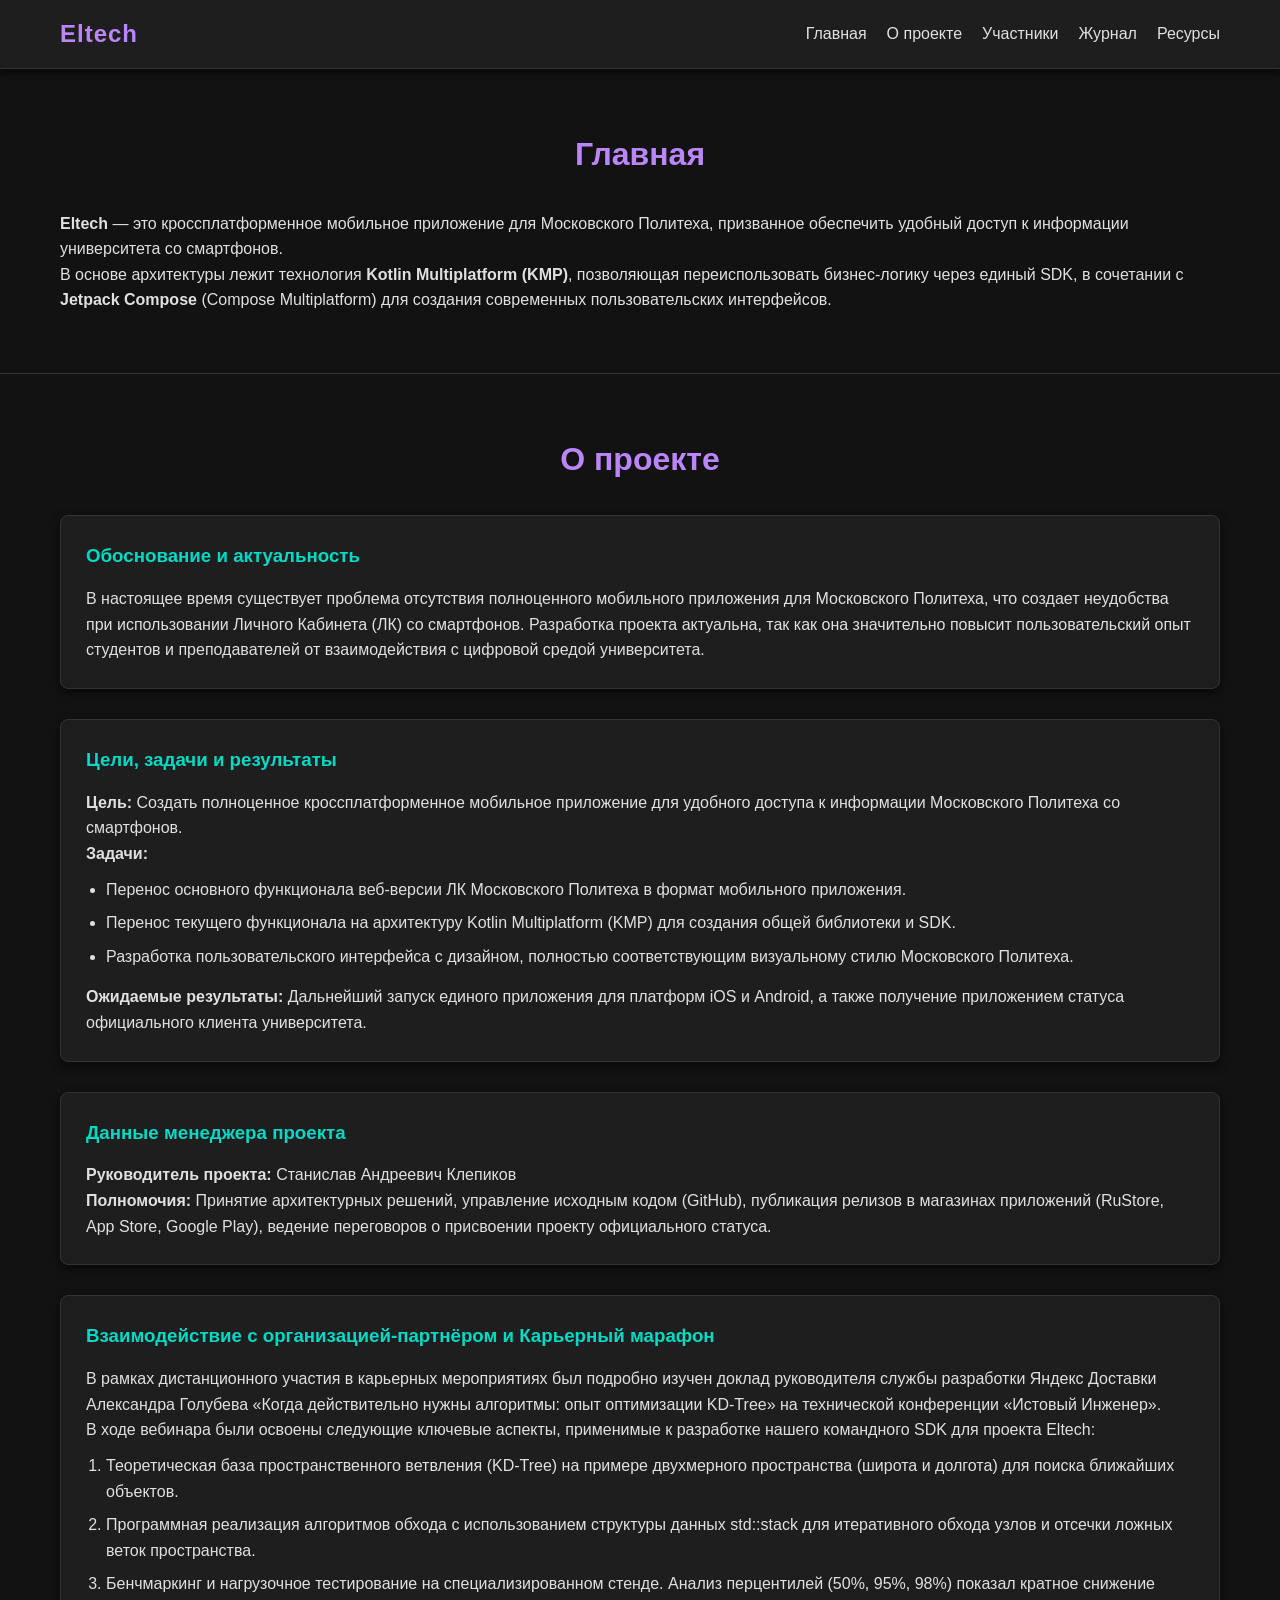
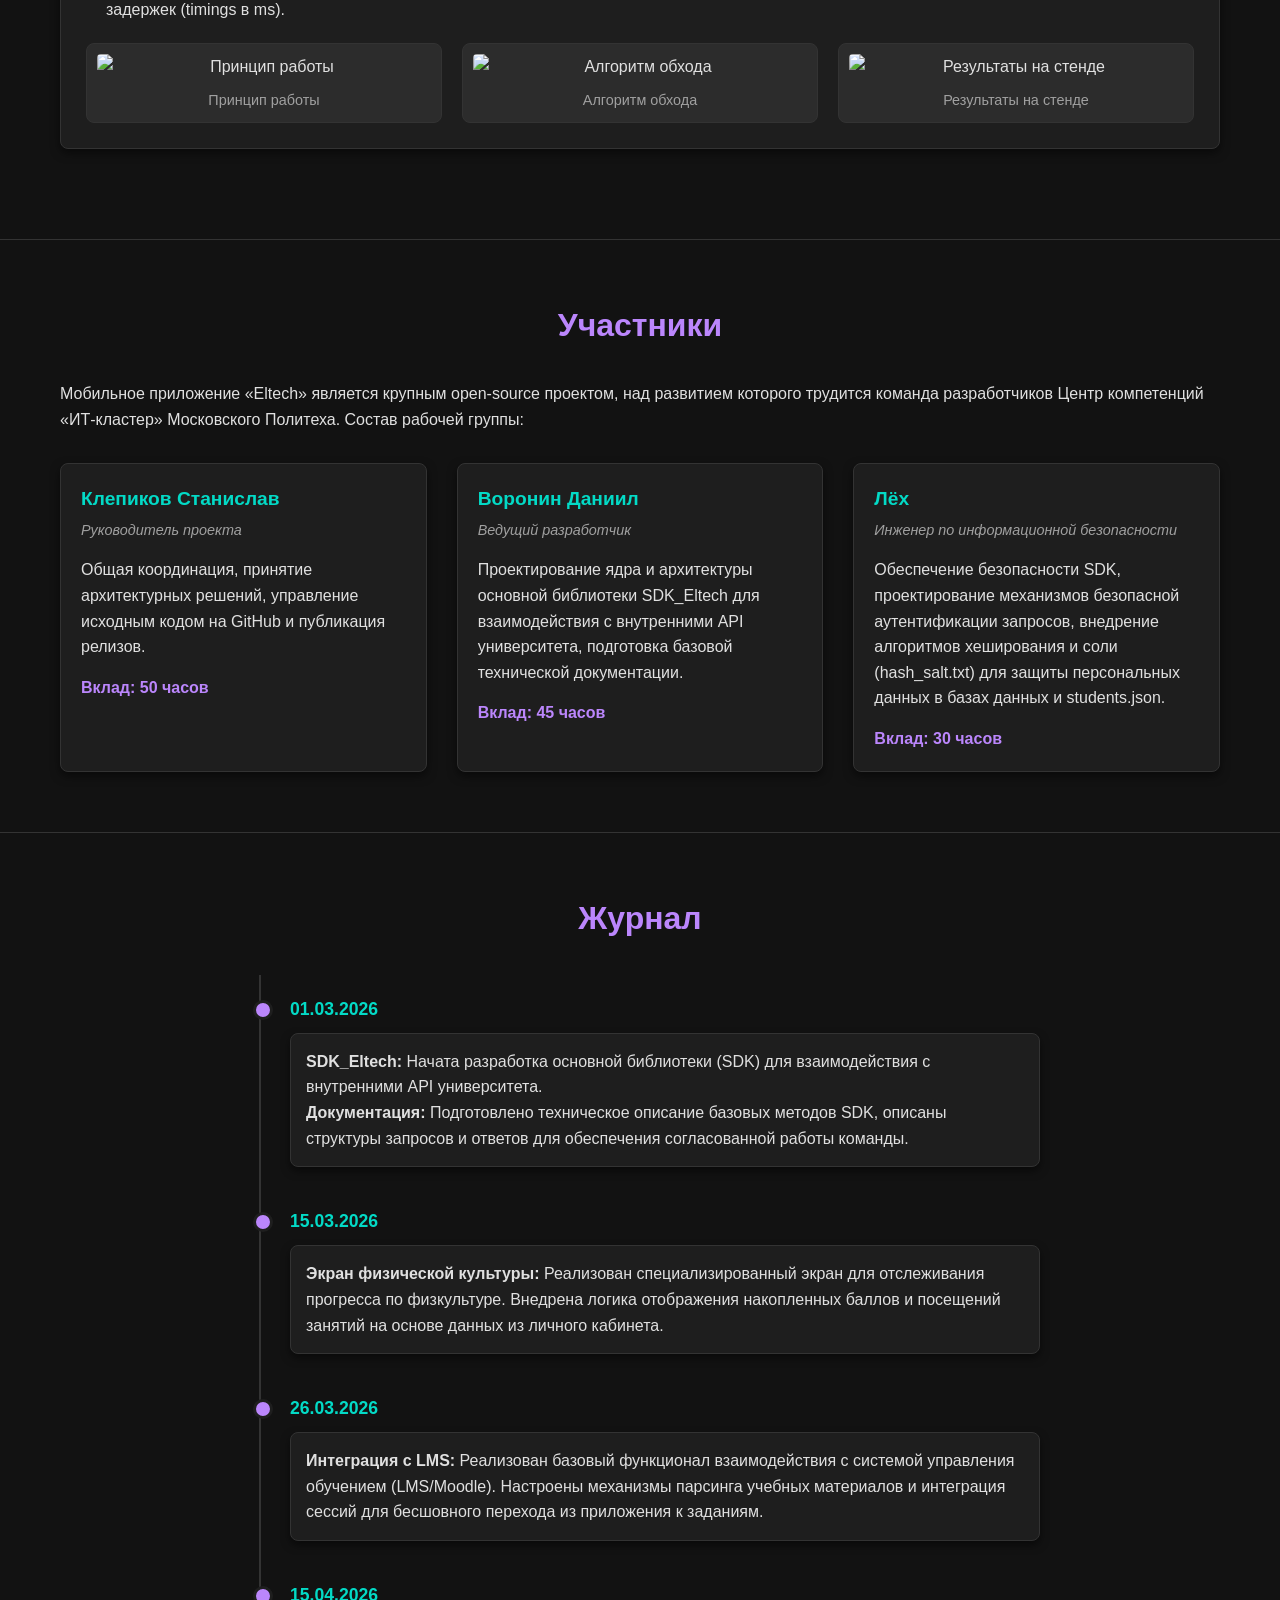
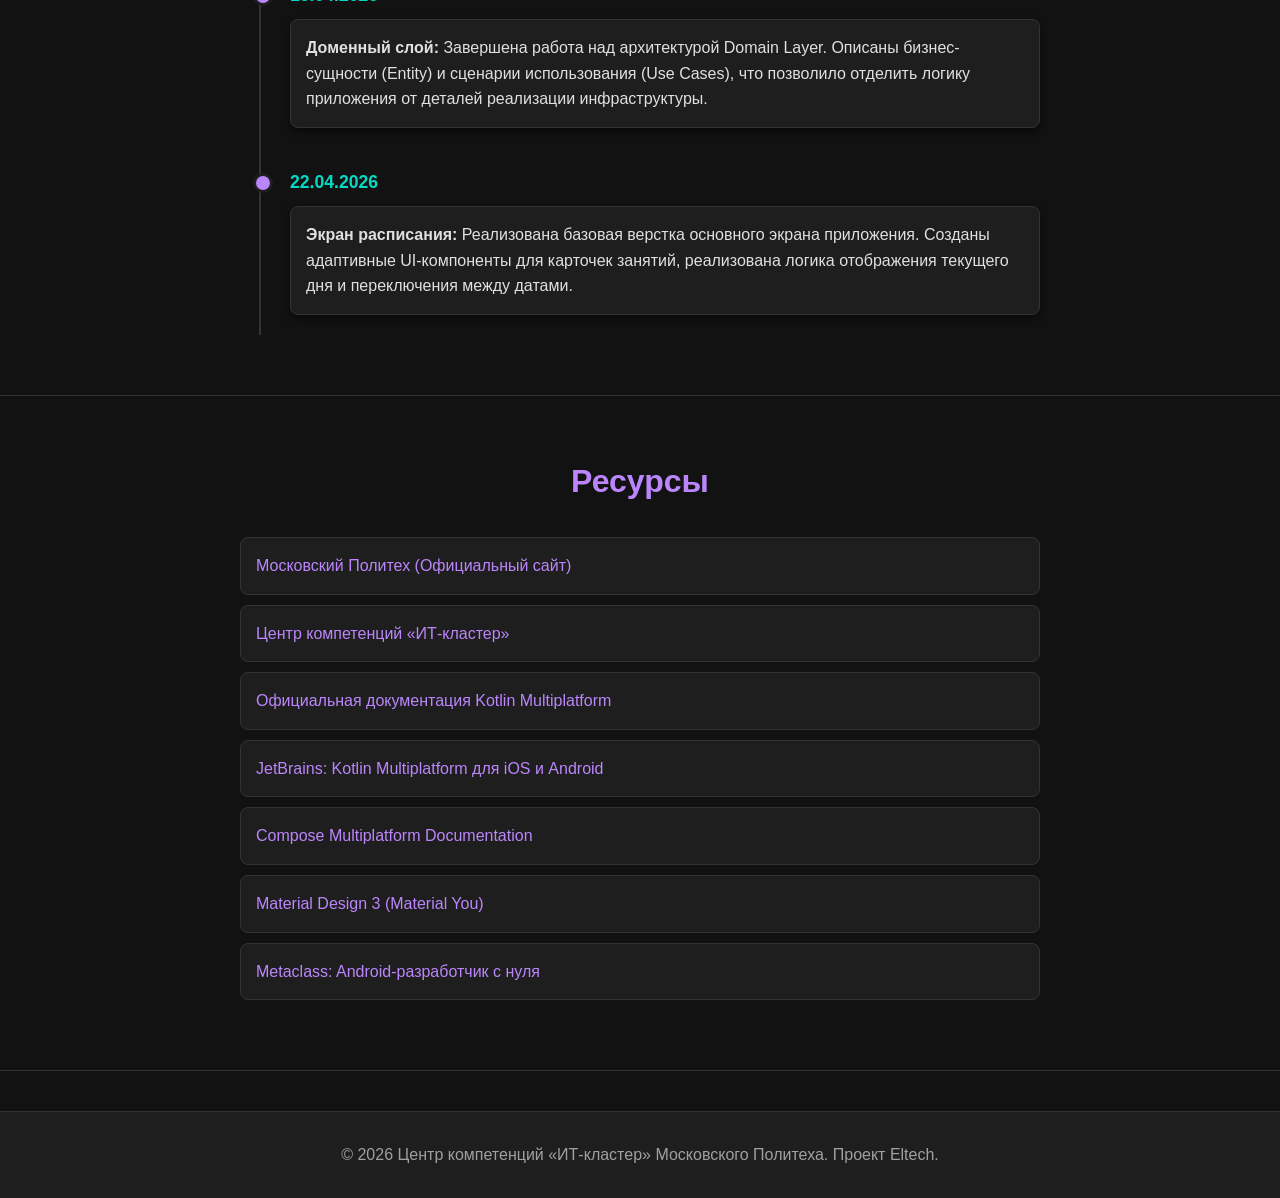
==== site/index.html @ 75cf9e41 "feat: generate docs and static site for Eltech project Co-authored-by: bathkecamejo-alt <267686467+b" ====
<!DOCTYPE html>
<html lang="ru">
<head>
    <meta charset="UTF-8">
    <meta name="viewport" content="width=device-width, initial-scale=1.0">
    <title>Проект Eltech</title>
    <link rel="stylesheet" href="style.css">
</head>
<body>

<header>
    <div class="header-container">
        <h1 class="logo">Eltech</h1>
        <nav>
            <ul>
                <li><a href="#home">Главная</a></li>
                <li><a href="#about">О проекте</a></li>
                <li><a href="#team">Участники</a></li>
                <li><a href="#journal">Журнал</a></li>
                <li><a href="#resources">Ресурсы</a></li>
            </ul>
        </nav>
    </div>
</header>

<main>
    <section id="home" class="section">
        <div class="container">
            <h2>Главная</h2>
            <p><strong>Eltech</strong> — это кроссплатформенное мобильное приложение для Московского Политеха, призванное обеспечить удобный доступ к информации университета со смартфонов.</p>
            <p>В основе архитектуры лежит технология <strong>Kotlin Multiplatform (KMP)</strong>, позволяющая переиспользовать бизнес-логику через единый SDK, в сочетании с <strong>Jetpack Compose</strong> (Compose Multiplatform) для создания современных пользовательских интерфейсов.</p>
        </div>
    </section>

    <section id="about" class="section">
        <div class="container">
            <h2>О проекте</h2>

            <div class="card">
                <h3>Обоснование и актуальность</h3>
                <p>В настоящее время существует проблема отсутствия полноценного мобильного приложения для Московского Политеха, что создает неудобства при использовании Личного Кабинета (ЛК) со смартфонов. Разработка проекта актуальна, так как она значительно повысит пользовательский опыт студентов и преподавателей от взаимодействия с цифровой средой университета.</p>
            </div>

            <div class="card">
                <h3>Цели, задачи и результаты</h3>
                <p><strong>Цель:</strong> Создать полноценное кроссплатформенное мобильное приложение для удобного доступа к информации Московского Политеха со смартфонов.</p>
                <p><strong>Задачи:</strong></p>
                <ul>
                    <li>Перенос основного функционала веб-версии ЛК Московского Политеха в формат мобильного приложения.</li>
                    <li>Перенос текущего функционала на архитектуру Kotlin Multiplatform (KMP) для создания общей библиотеки и SDK.</li>
                    <li>Разработка пользовательского интерфейса с дизайном, полностью соответствующим визуальному стилю Московского Политеха.</li>
                </ul>
                <p><strong>Ожидаемые результаты:</strong> Дальнейший запуск единого приложения для платформ iOS и Android, а также получение приложением статуса официального клиента университета.</p>
            </div>

            <div class="card">
                <h3>Данные менеджера проекта</h3>
                <p><strong>Руководитель проекта:</strong> Станислав Андреевич Клепиков</p>
                <p><strong>Полномочия:</strong> Принятие архитектурных решений, управление исходным кодом (GitHub), публикация релизов в магазинах приложений (RuStore, App Store, Google Play), ведение переговоров о присвоении проекту официального статуса.</p>
            </div>

            <div class="card">
                <h3>Взаимодействие с организацией-партнёром и Карьерный марафон</h3>
                <p>В рамках дистанционного участия в карьерных мероприятиях был подробно изучен доклад руководителя службы разработки Яндекс Доставки Александра Голубева «Когда действительно нужны алгоритмы: опыт оптимизации KD-Tree» на технической конференции «Истовый Инженер».</p>
                <p>В ходе вебинара были освоены следующие ключевые аспекты, применимые к разработке нашего командного SDK для проекта Eltech:</p>
                <ol>
                    <li>Теоретическая база пространственного ветвления (KD-Tree) на примере двухмерного пространства (широта и долгота) для поиска ближайших объектов.</li>
                    <li>Программная реализация алгоритмов обхода с использованием структуры данных std::stack для итеративного обхода узлов и отсечки ложных веток пространства.</li>
                    <li>Бенчмаркинг и нагрузочное тестирование на специализированном стенде. Анализ перцентилей (50%, 95%, 98%) показал кратное снижение задержек (timings в ms).</li>
                </ol>
                <div class="image-gallery">
                    <figure>
                        <img src="marathon_1.png" alt="Принцип работы" placeholder="marathon_1.png">
                        <figcaption>Принцип работы</figcaption>
                    </figure>
                    <figure>
                        <img src="marathon_2.png" alt="Алгоритм обхода" placeholder="marathon_2.png">
                        <figcaption>Алгоритм обхода</figcaption>
                    </figure>
                    <figure>
                        <img src="marathon_3.png" alt="Результаты на стенде" placeholder="marathon_3.png">
                        <figcaption>Результаты на стенде</figcaption>
                    </figure>
                </div>
            </div>
        </div>
    </section>

    <section id="team" class="section">
        <div class="container">
            <h2>Участники</h2>
            <p>Мобильное приложение «Eltech» является крупным open-source проектом, над развитием которого трудится команда разработчиков Центр компетенций «ИТ-кластер» Московского Политеха. Состав рабочей группы:</p>

            <div class="grid-container">
                <div class="team-card">
                    <h4>Клепиков Станислав</h4>
                    <p class="role">Руководитель проекта</p>
                    <p>Общая координация, принятие архитектурных решений, управление исходным кодом на GitHub и публикация релизов.</p>
                    <p class="contribution">Вклад: 50 часов</p>
                </div>
                <div class="team-card">
                    <h4>Воронин Даниил</h4>
                    <p class="role">Ведущий разработчик</p>
                    <p>Проектирование ядра и архитектуры основной библиотеки SDK_Eltech для взаимодействия с внутренними API университета, подготовка базовой технической документации.</p>
                    <p class="contribution">Вклад: 45 часов</p>
                </div>
                <div class="team-card">
                    <h4>Лёх</h4>
                    <p class="role">Инженер по информационной безопасности</p>
                    <p>Обеспечение безопасности SDK, проектирование механизмов безопасной аутентификации запросов, внедрение алгоритмов хеширования и соли (hash_salt.txt) для защиты персональных данных в базах данных и students.json.</p>
                    <p class="contribution">Вклад: 30 часов</p>
                </div>
            </div>
        </div>
    </section>

    <section id="journal" class="section">
        <div class="container">
            <h2>Журнал</h2>
            <div class="timeline">
                <div class="timeline-item">
                    <div class="timeline-date">01.03.2026</div>
                    <div class="timeline-content">
                        <strong>SDK_Eltech:</strong> Начата разработка основной библиотеки (SDK) для взаимодействия с внутренними API университета.<br>
                        <strong>Документация:</strong> Подготовлено техническое описание базовых методов SDK, описаны структуры запросов и ответов для обеспечения согласованной работы команды.
                    </div>
                </div>
                <div class="timeline-item">
                    <div class="timeline-date">15.03.2026</div>
                    <div class="timeline-content">
                        <strong>Экран физической культуры:</strong> Реализован специализированный экран для отслеживания прогресса по физкультуре. Внедрена логика отображения накопленных баллов и посещений занятий на основе данных из личного кабинета.
                    </div>
                </div>
                <div class="timeline-item">
                    <div class="timeline-date">26.03.2026</div>
                    <div class="timeline-content">
                        <strong>Интеграция с LMS:</strong> Реализован базовый функционал взаимодействия с системой управления обучением (LMS/Moodle). Настроены механизмы парсинга учебных материалов и интеграция сессий для бесшовного перехода из приложения к заданиям.
                    </div>
                </div>
                <div class="timeline-item">
                    <div class="timeline-date">15.04.2026</div>
                    <div class="timeline-content">
                        <strong>Доменный слой:</strong> Завершена работа над архитектурой Domain Layer. Описаны бизнес-сущности (Entity) и сценарии использования (Use Cases), что позволило отделить логику приложения от деталей реализации инфраструктуры.
                    </div>
                </div>
                <div class="timeline-item">
                    <div class="timeline-date">22.04.2026</div>
                    <div class="timeline-content">
                        <strong>Экран расписания:</strong> Реализована базовая верстка основного экрана приложения. Созданы адаптивные UI-компоненты для карточек занятий, реализована логика отображения текущего дня и переключения между датами.
                    </div>
                </div>
            </div>
        </div>
    </section>

    <section id="resources" class="section">
        <div class="container">
            <h2>Ресурсы</h2>
            <ul class="resource-list">
                <li><a href="https://mospolytech.ru/" target="_blank" rel="noopener noreferrer">Московский Политех (Официальный сайт)</a></li>
                <li><a href="https://mospolytech.ru/obuchenie/fakultety-i-instituty/fakultet-it/" target="_blank" rel="noopener noreferrer">Центр компетенций «ИТ-кластер»</a></li>
                <li><a href="https://kotlinlang.org/docs/multiplatform.html" target="_blank" rel="noopener noreferrer">Официальная документация Kotlin Multiplatform</a></li>
                <li><a href="https://www.jetbrains.com/kotlin-multiplatform/" target="_blank" rel="noopener noreferrer">JetBrains: Kotlin Multiplatform для iOS и Android</a></li>
                <li><a href="https://www.jetbrains.com/lp/compose-multiplatform/" target="_blank" rel="noopener noreferrer">Compose Multiplatform Documentation</a></li>
                <li><a href="https://m3.material.io/" target="_blank" rel="noopener noreferrer">Material Design 3 (Material You)</a></li>
                <li><a href="https://metaclass.ru/" target="_blank" rel="noopener noreferrer">Metaclass: Android-разработчик с нуля</a></li>
            </ul>
        </div>
    </section>
</main>

<footer>
    <div class="container">
        <p>&copy; 2026 Центр компетенций «ИТ-кластер» Московского Политеха. Проект Eltech.</p>
    </div>
</footer>

</body>
</html>
---- site/style.css ----
:root {
    --bg-color: #121212;
    --surface-color: #1e1e1e;
    --primary-color: #bb86fc;
    --secondary-color: #03dac6;
    --text-primary: #e0e0e0;
    --text-secondary: #a0a0a0;
    --border-color: #333;
    --shadow-color: rgba(0, 0, 0, 0.5);
    --font-family: 'Segoe UI', Roboto, Helvetica, Arial, sans-serif;
}

* {
    box-sizing: border-box;
    margin: 0;
    padding: 0;
}

body {
    background-color: var(--bg-color);
    color: var(--text-primary);
    font-family: var(--font-family);
    line-height: 1.6;
}

a {
    color: var(--primary-color);
    text-decoration: none;
    transition: color 0.3s ease;
}

a:hover {
    color: var(--secondary-color);
}

.container {
    max-width: 1200px;
    margin: 0 auto;
    padding: 0 20px;
}

/* Header & Nav */
header {
    background-color: var(--surface-color);
    border-bottom: 1px solid var(--border-color);
    position: sticky;
    top: 0;
    z-index: 1000;
    box-shadow: 0 4px 6px var(--shadow-color);
}

.header-container {
    display: flex;
    justify-content: space-between;
    align-items: center;
    max-width: 1200px;
    margin: 0 auto;
    padding: 15px 20px;
}

.logo {
    font-size: 1.5rem;
    font-weight: bold;
    color: var(--primary-color);
    letter-spacing: 1px;
}

nav ul {
    list-style: none;
    display: flex;
    gap: 20px;
}

nav ul li a {
    color: var(--text-primary);
    font-weight: 500;
}

nav ul li a:hover {
    color: var(--primary-color);
}

/* Sections */
.section {
    padding: 60px 0;
    border-bottom: 1px solid var(--border-color);
}

.section h2 {
    font-size: 2rem;
    margin-bottom: 30px;
    color: var(--primary-color);
    text-align: center;
}

/* Cards (About) */
.card {
    background-color: var(--surface-color);
    border: 1px solid var(--border-color);
    border-radius: 8px;
    padding: 25px;
    margin-bottom: 30px;
    box-shadow: 0 4px 10px var(--shadow-color);
}

.card h3 {
    margin-bottom: 15px;
    color: var(--secondary-color);
}

.card ul, .card ol {
    margin-left: 20px;
    margin-top: 10px;
    margin-bottom: 15px;
}

.card li {
    margin-bottom: 8px;
}

/* Image Gallery */
.image-gallery {
    display: grid;
    grid-template-columns: repeat(auto-fit, minmax(250px, 1fr));
    gap: 20px;
    margin-top: 20px;
}

figure {
    background-color: #2c2c2c;
    border: 1px solid var(--border-color);
    border-radius: 8px;
    padding: 10px;
    text-align: center;
}

figure img {
    max-width: 100%;
    border-radius: 4px;
    display: block;
    margin: 0 auto 10px auto;
}

figcaption {
    color: var(--text-secondary);
    font-size: 0.9rem;
}

/* Team Grid */
.grid-container {
    display: grid;
    grid-template-columns: repeat(auto-fit, minmax(300px, 1fr));
    gap: 30px;
    margin-top: 30px;
}

.team-card {
    background-color: var(--surface-color);
    border: 1px solid var(--border-color);
    border-radius: 8px;
    padding: 20px;
    box-shadow: 0 4px 10px var(--shadow-color);
    transition: transform 0.2s ease;
}

.team-card:hover {
    transform: translateY(-5px);
}

.team-card h4 {
    font-size: 1.2rem;
    color: var(--secondary-color);
    margin-bottom: 5px;
}

.team-card .role {
    font-style: italic;
    color: var(--text-secondary);
    margin-bottom: 15px;
    font-size: 0.9rem;
}

.team-card .contribution {
    margin-top: 15px;
    font-weight: bold;
    color: var(--primary-color);
}

/* Timeline (Journal) */
.timeline {
    position: relative;
    max-width: 800px;
    margin: 0 auto;
}

.timeline::after {
    content: '';
    position: absolute;
    width: 2px;
    background-color: var(--border-color);
    top: 0;
    bottom: 0;
    left: 20px;
    margin-left: -1px;
}

.timeline-item {
    padding: 20px 0 20px 50px;
    position: relative;
}

.timeline-item::after {
    content: '';
    position: absolute;
    width: 14px;
    height: 14px;
    background-color: var(--primary-color);
    border: 3px solid var(--surface-color);
    border-radius: 50%;
    top: 25px;
    left: 13px;
    z-index: 1;
}

.timeline-date {
    font-weight: bold;
    color: var(--secondary-color);
    margin-bottom: 10px;
    font-size: 1.1rem;
}

.timeline-content {
    background-color: var(--surface-color);
    padding: 15px;
    border-radius: 8px;
    border: 1px solid var(--border-color);
    box-shadow: 0 4px 8px var(--shadow-color);
}

/* Resources */
.resource-list {
    list-style: none;
    max-width: 800px;
    margin: 0 auto;
}

.resource-list li {
    background-color: var(--surface-color);
    margin-bottom: 10px;
    padding: 15px;
    border-radius: 8px;
    border: 1px solid var(--border-color);
    transition: background-color 0.2s ease;
}

.resource-list li:hover {
    background-color: #2c2c2c;
}

.resource-list li a {
    display: block;
    font-weight: 500;
}

/* Footer */
footer {
    background-color: var(--surface-color);
    text-align: center;
    padding: 30px 0;
    border-top: 1px solid var(--border-color);
    color: var(--text-secondary);
    margin-top: 40px;
}

/* Responsive */
@media (max-width: 768px) {
    .header-container {
        flex-direction: column;
        gap: 15px;
    }

    nav ul {
        flex-wrap: wrap;
        justify-content: center;
    }
}
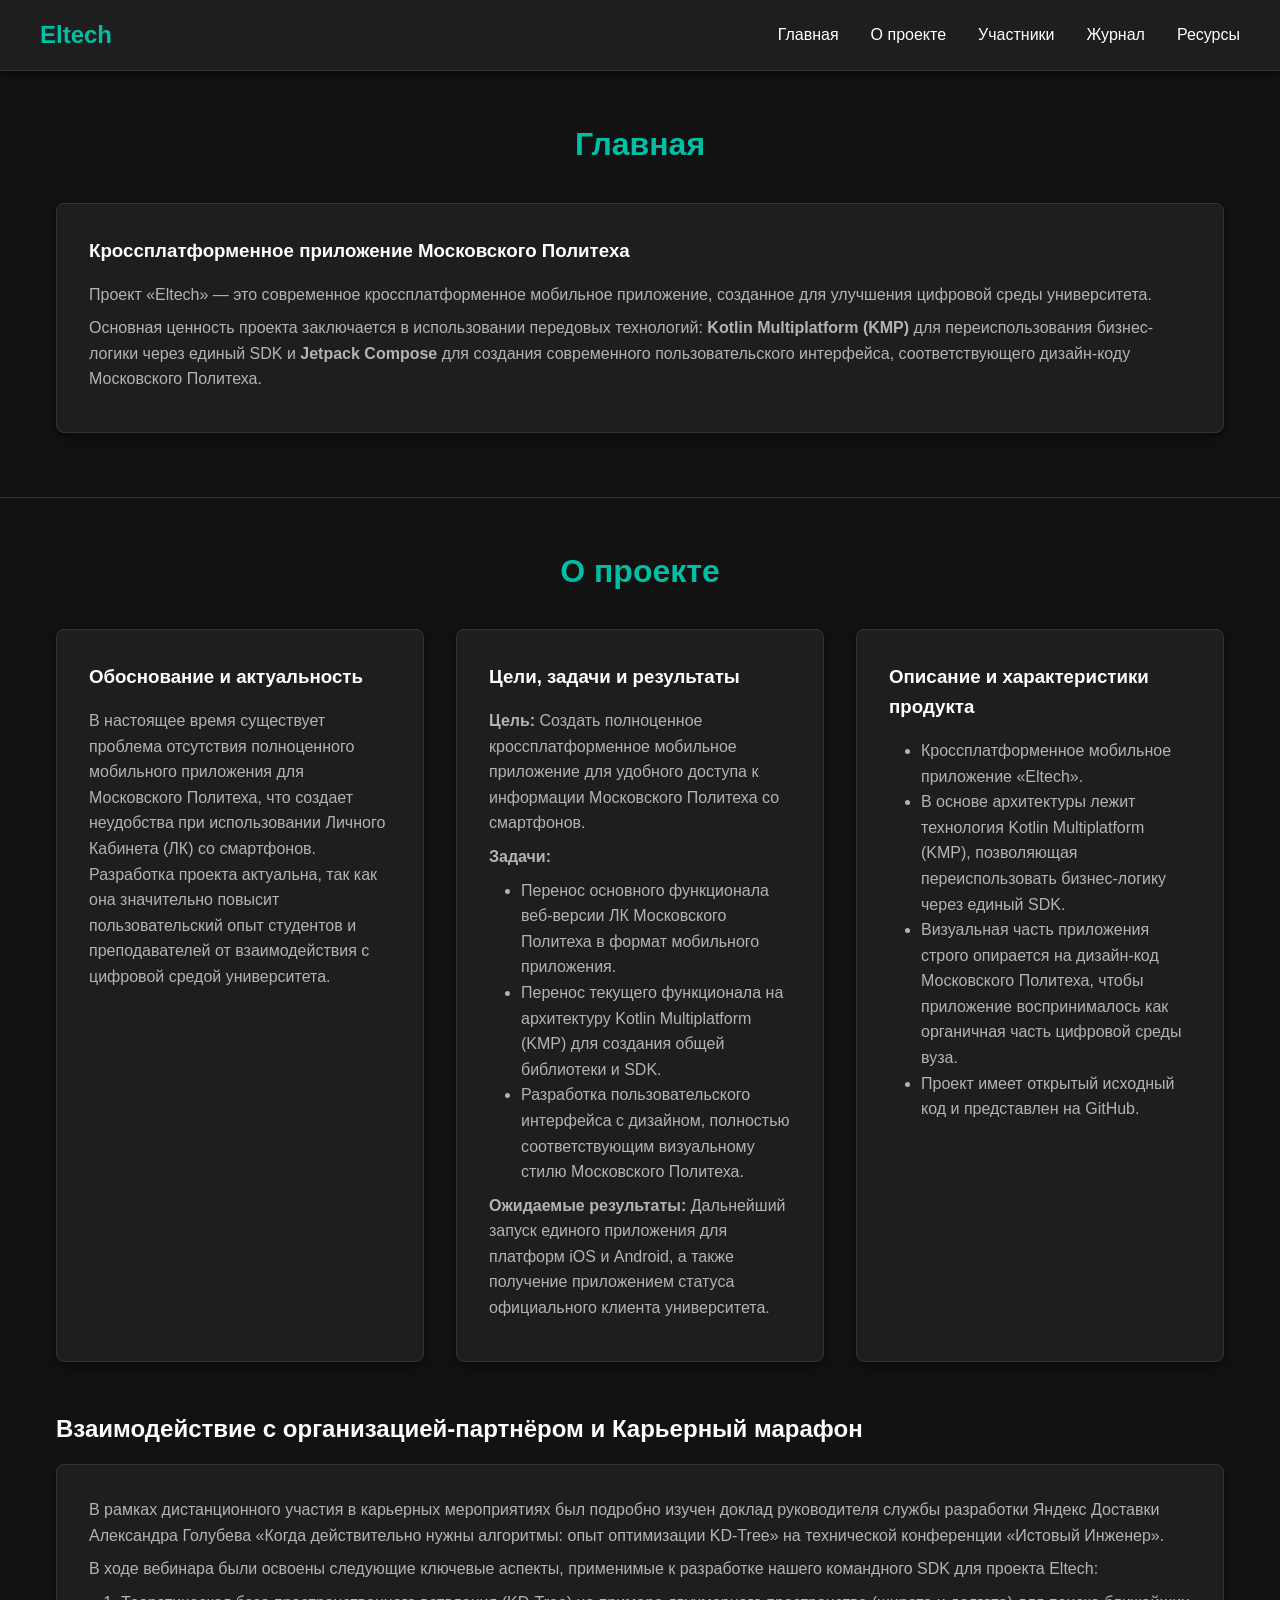
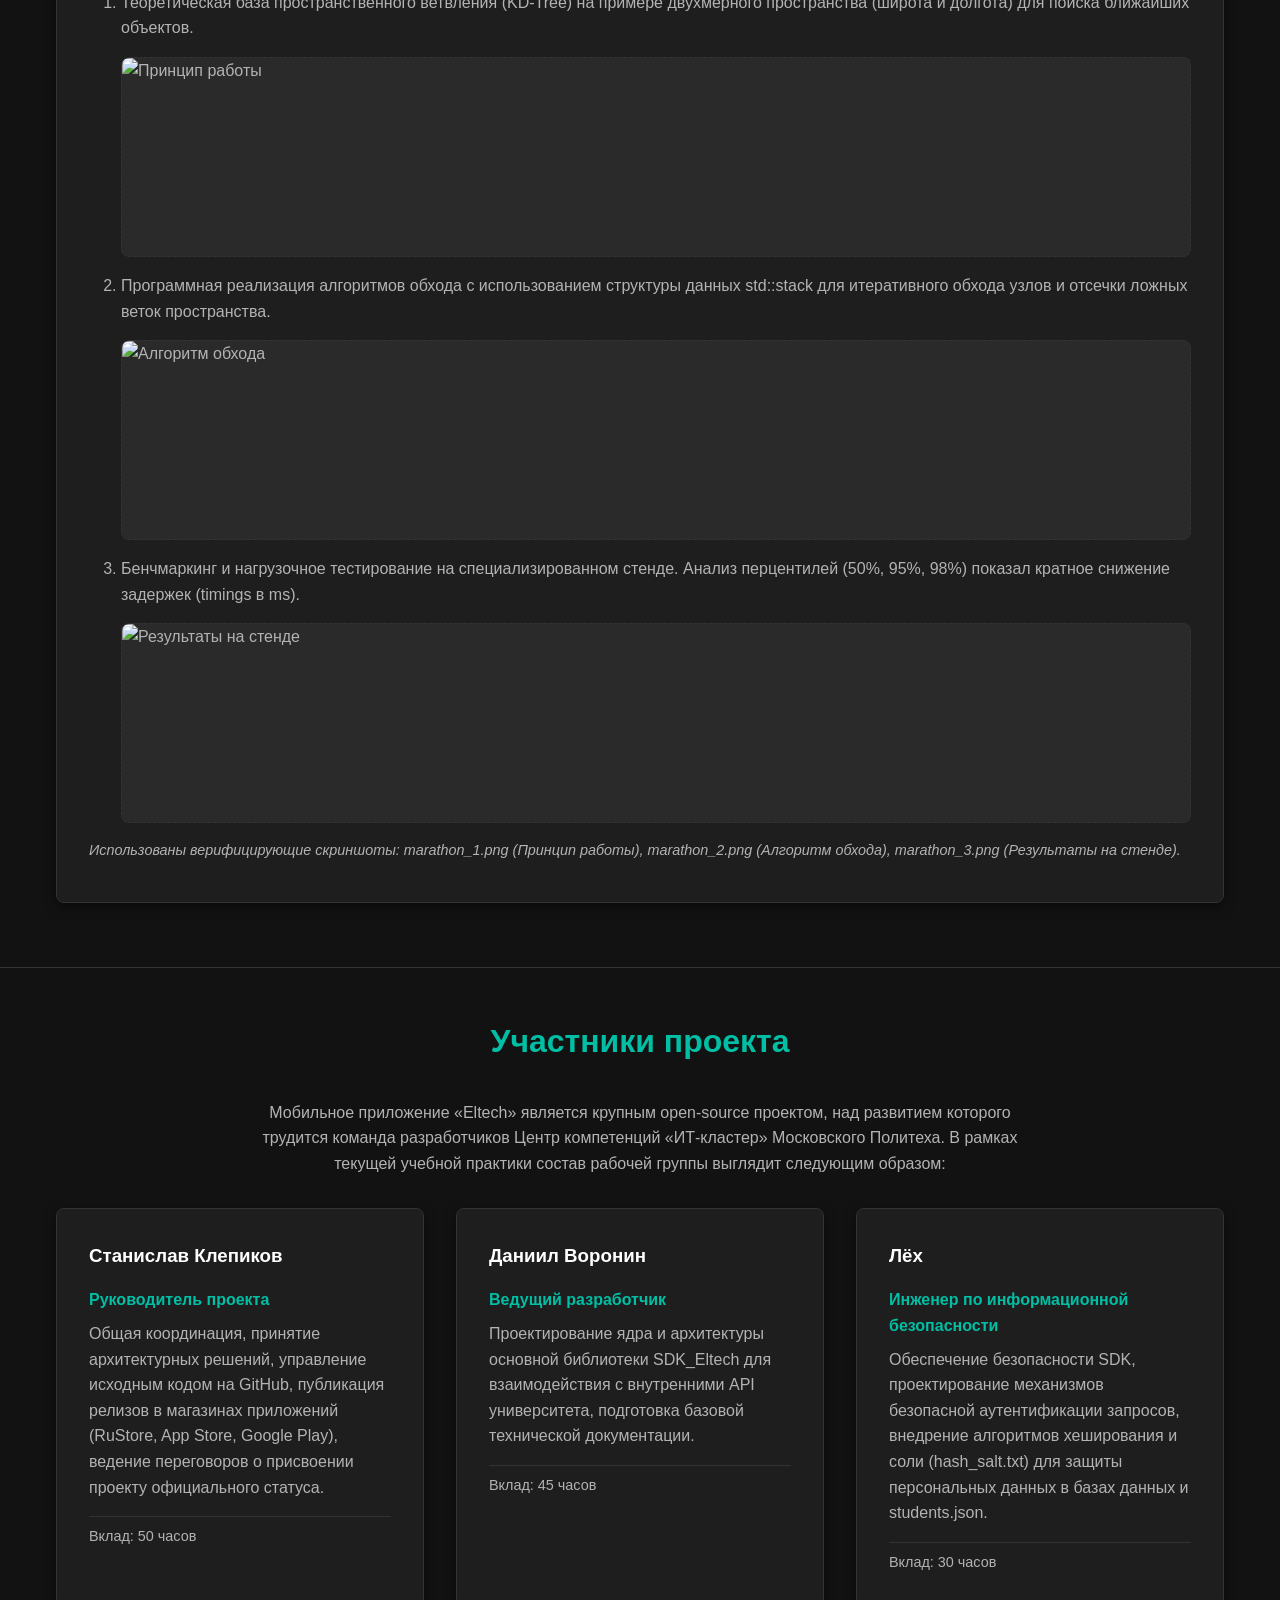
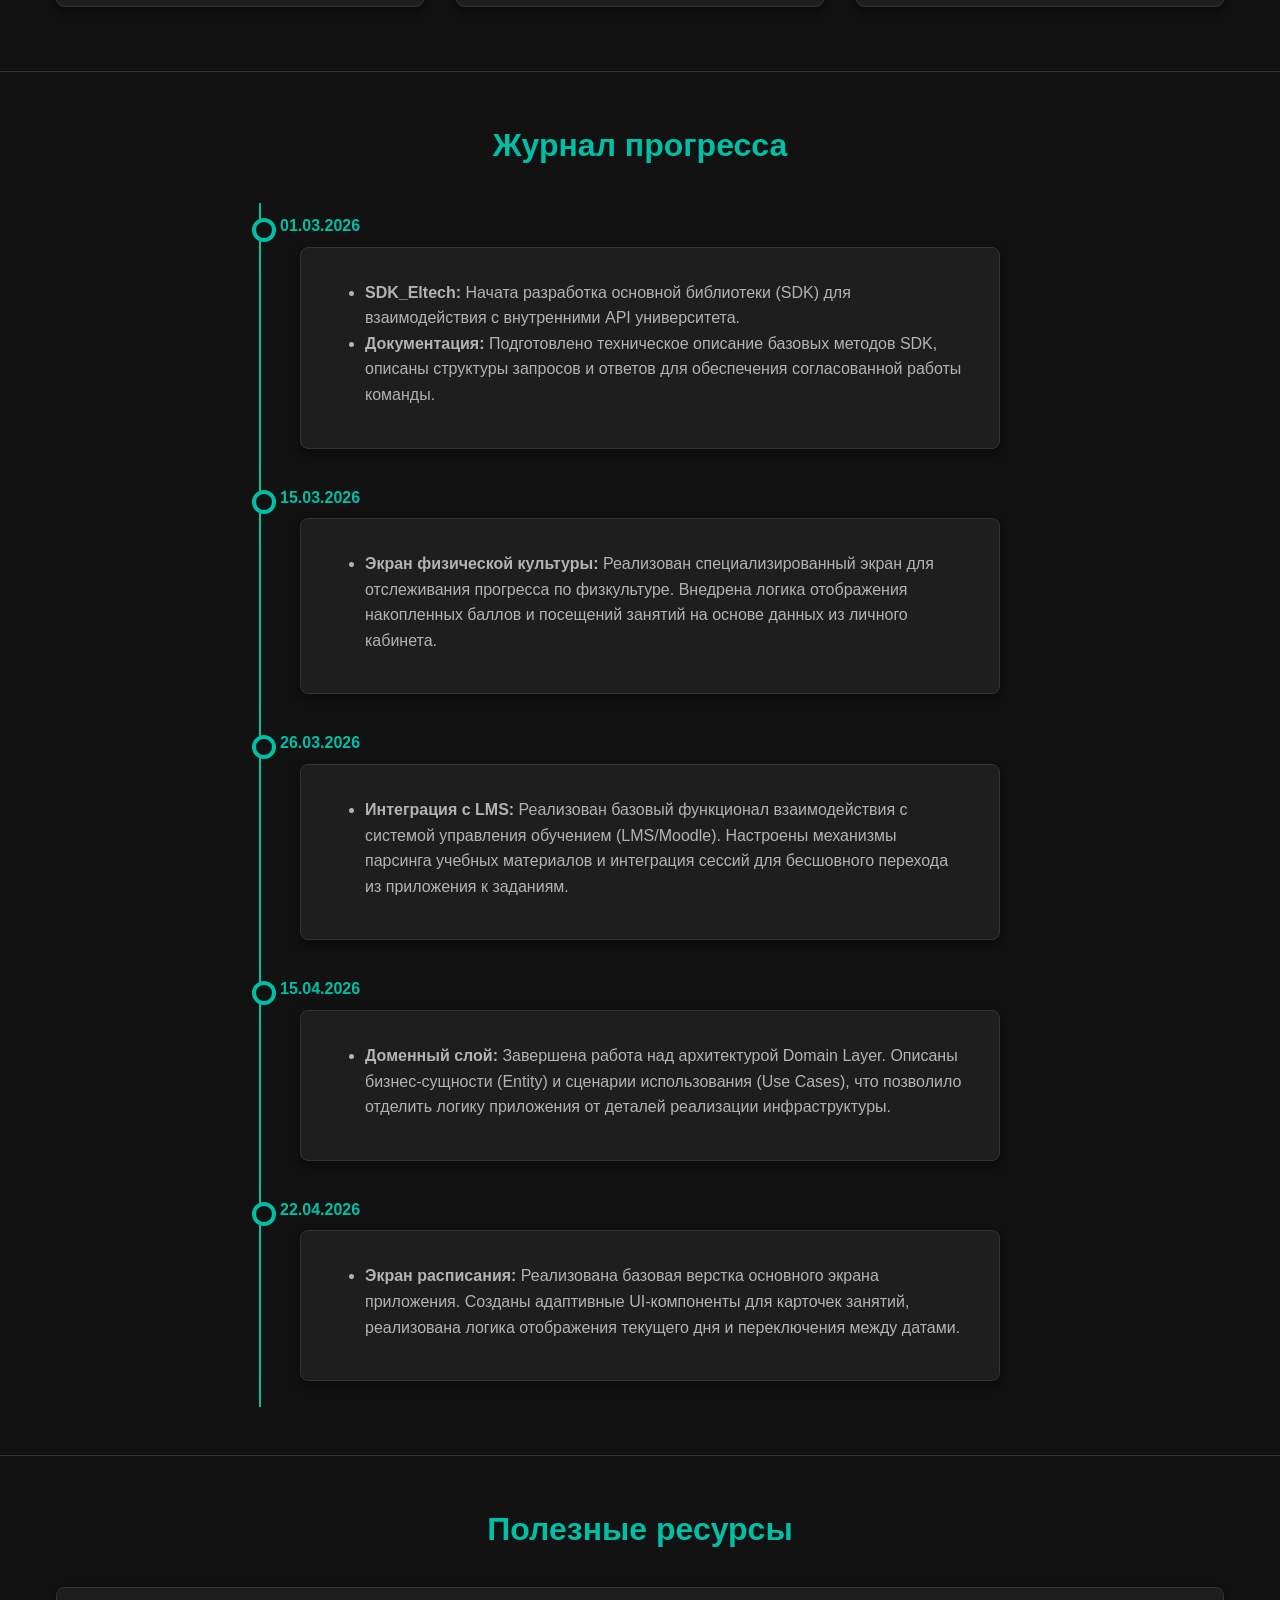
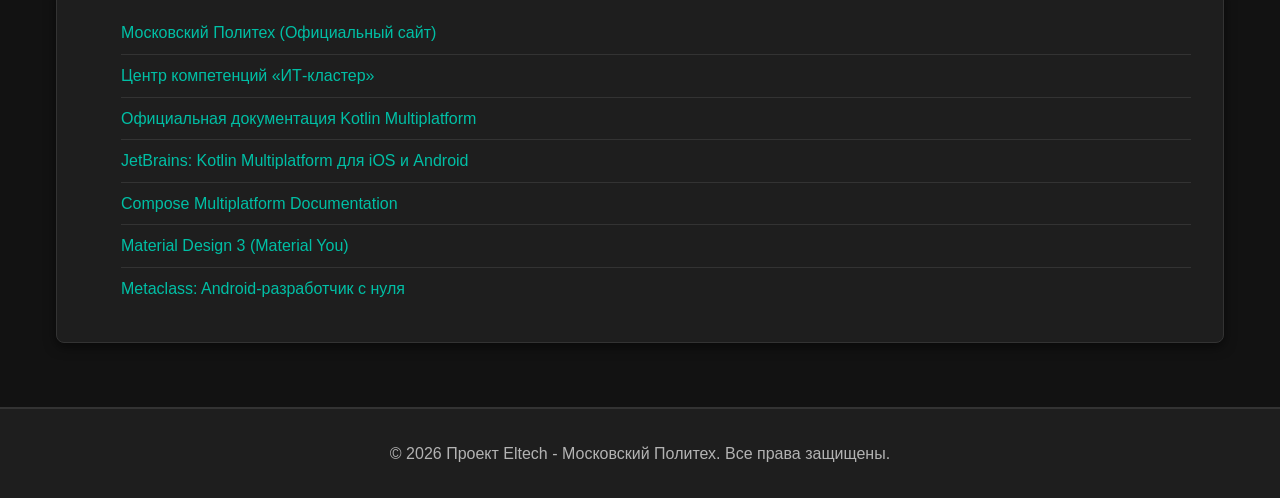
==== commit bb4e845a: "feat: generate Eltech project documentation and static website - Added markdown documentation for th" ====
--- a/site/index.html
+++ b/site/index.html
@@ -3,177 +3,193 @@
 <head>
     <meta charset="UTF-8">
     <meta name="viewport" content="width=device-width, initial-scale=1.0">
-    <title>Проект Eltech</title>
+    <title>Проект Eltech - Московский Политех</title>
     <link rel="stylesheet" href="style.css">
 </head>
 <body>
+    <header class="header">
+        <div class="container nav-container">
+            <h1 class="logo">Eltech</h1>
+            <nav class="nav">
+                <ul class="nav-list">
+                    <li><a href="#home">Главная</a></li>
+                    <li><a href="#about">О проекте</a></li>
+                    <li><a href="#team">Участники</a></li>
+                    <li><a href="#journal">Журнал</a></li>
+                    <li><a href="#resources">Ресурсы</a></li>
+                </ul>
+            </nav>
+        </div>
+    </header>
 
-<header>
-    <div class="header-container">
-        <h1 class="logo">Eltech</h1>
-        <nav>
-            <ul>
-                <li><a href="#home">Главная</a></li>
-                <li><a href="#about">О проекте</a></li>
-                <li><a href="#team">Участники</a></li>
-                <li><a href="#journal">Журнал</a></li>
-                <li><a href="#resources">Ресурсы</a></li>
-            </ul>
-        </nav>
-    </div>
-</header>
-
-<main>
-    <section id="home" class="section">
-        <div class="container">
-            <h2>Главная</h2>
-            <p><strong>Eltech</strong> — это кроссплатформенное мобильное приложение для Московского Политеха, призванное обеспечить удобный доступ к информации университета со смартфонов.</p>
-            <p>В основе архитектуры лежит технология <strong>Kotlin Multiplatform (KMP)</strong>, позволяющая переиспользовать бизнес-логику через единый SDK, в сочетании с <strong>Jetpack Compose</strong> (Compose Multiplatform) для создания современных пользовательских интерфейсов.</p>
-        </div>
-    </section>
-
-    <section id="about" class="section">
-        <div class="container">
-            <h2>О проекте</h2>
-
-            <div class="card">
-                <h3>Обоснование и актуальность</h3>
-                <p>В настоящее время существует проблема отсутствия полноценного мобильного приложения для Московского Политеха, что создает неудобства при использовании Личного Кабинета (ЛК) со смартфонов. Разработка проекта актуальна, так как она значительно повысит пользовательский опыт студентов и преподавателей от взаимодействия с цифровой средой университета.</p>
-            </div>
-
-            <div class="card">
-                <h3>Цели, задачи и результаты</h3>
-                <p><strong>Цель:</strong> Создать полноценное кроссплатформенное мобильное приложение для удобного доступа к информации Московского Политеха со смартфонов.</p>
-                <p><strong>Задачи:</strong></p>
-                <ul>
-                    <li>Перенос основного функционала веб-версии ЛК Московского Политеха в формат мобильного приложения.</li>
-                    <li>Перенос текущего функционала на архитектуру Kotlin Multiplatform (KMP) для создания общей библиотеки и SDK.</li>
-                    <li>Разработка пользовательского интерфейса с дизайном, полностью соответствующим визуальному стилю Московского Политеха.</li>
-                </ul>
-                <p><strong>Ожидаемые результаты:</strong> Дальнейший запуск единого приложения для платформ iOS и Android, а также получение приложением статуса официального клиента университета.</p>
-            </div>
-
-            <div class="card">
-                <h3>Данные менеджера проекта</h3>
-                <p><strong>Руководитель проекта:</strong> Станислав Андреевич Клепиков</p>
-                <p><strong>Полномочия:</strong> Принятие архитектурных решений, управление исходным кодом (GitHub), публикация релизов в магазинах приложений (RuStore, App Store, Google Play), ведение переговоров о присвоении проекту официального статуса.</p>
-            </div>
-
-            <div class="card">
-                <h3>Взаимодействие с организацией-партнёром и Карьерный марафон</h3>
-                <p>В рамках дистанционного участия в карьерных мероприятиях был подробно изучен доклад руководителя службы разработки Яндекс Доставки Александра Голубева «Когда действительно нужны алгоритмы: опыт оптимизации KD-Tree» на технической конференции «Истовый Инженер».</p>
-                <p>В ходе вебинара были освоены следующие ключевые аспекты, применимые к разработке нашего командного SDK для проекта Eltech:</p>
-                <ol>
-                    <li>Теоретическая база пространственного ветвления (KD-Tree) на примере двухмерного пространства (широта и долгота) для поиска ближайших объектов.</li>
-                    <li>Программная реализация алгоритмов обхода с использованием структуры данных std::stack для итеративного обхода узлов и отсечки ложных веток пространства.</li>
-                    <li>Бенчмаркинг и нагрузочное тестирование на специализированном стенде. Анализ перцентилей (50%, 95%, 98%) показал кратное снижение задержек (timings в ms).</li>
-                </ol>
-                <div class="image-gallery">
-                    <figure>
-                        <img src="marathon_1.png" alt="Принцип работы" placeholder="marathon_1.png">
-                        <figcaption>Принцип работы</figcaption>
-                    </figure>
-                    <figure>
-                        <img src="marathon_2.png" alt="Алгоритм обхода" placeholder="marathon_2.png">
-                        <figcaption>Алгоритм обхода</figcaption>
-                    </figure>
-                    <figure>
-                        <img src="marathon_3.png" alt="Результаты на стенде" placeholder="marathon_3.png">
-                        <figcaption>Результаты на стенде</figcaption>
-                    </figure>
+    <main class="main-content">
+        <!-- Главная -->
+        <section id="home" class="section">
+            <div class="container">
+                <h2 class="section-title">Главная</h2>
+                <div class="card">
+                    <h3>Кроссплатформенное приложение Московского Политеха</h3>
+                    <p>Проект «Eltech» — это современное кроссплатформенное мобильное приложение, созданное для улучшения цифровой среды университета.</p>
+                    <p>Основная ценность проекта заключается в использовании передовых технологий: <strong>Kotlin Multiplatform (KMP)</strong> для переиспользования бизнес-логики через единый SDK и <strong>Jetpack Compose</strong> для создания современного пользовательского интерфейса, соответствующего дизайн-коду Московского Политеха.</p>
                 </div>
             </div>
-        </div>
-    </section>
+        </section>
 
-    <section id="team" class="section">
-        <div class="container">
-            <h2>Участники</h2>
-            <p>Мобильное приложение «Eltech» является крупным open-source проектом, над развитием которого трудится команда разработчиков Центр компетенций «ИТ-кластер» Московского Политеха. Состав рабочей группы:</p>
+        <!-- О проекте -->
+        <section id="about" class="section">
+            <div class="container">
+                <h2 class="section-title">О проекте</h2>
+                <div class="grid-layout">
+                    <div class="card">
+                        <h3>Обоснование и актуальность</h3>
+                        <p>В настоящее время существует проблема отсутствия полноценного мобильного приложения для Московского Политеха, что создает неудобства при использовании Личного Кабинета (ЛК) со смартфонов. Разработка проекта актуальна, так как она значительно повысит пользовательский опыт студентов и преподавателей от взаимодействия с цифровой средой университета.</p>
+                    </div>
+                    <div class="card">
+                        <h3>Цели, задачи и результаты</h3>
+                        <p><strong>Цель:</strong> Создать полноценное кроссплатформенное мобильное приложение для удобного доступа к информации Московского Политеха со смартфонов.</p>
+                        <p><strong>Задачи:</strong></p>
+                        <ul>
+                            <li>Перенос основного функционала веб-версии ЛК Московского Политеха в формат мобильного приложения.</li>
+                            <li>Перенос текущего функционала на архитектуру Kotlin Multiplatform (KMP) для создания общей библиотеки и SDK.</li>
+                            <li>Разработка пользовательского интерфейса с дизайном, полностью соответствующим визуальному стилю Московского Политеха.</li>
+                        </ul>
+                        <p><strong>Ожидаемые результаты:</strong> Дальнейший запуск единого приложения для платформ iOS и Android, а также получение приложением статуса официального клиента университета.</p>
+                    </div>
+                    <div class="card">
+                        <h3>Описание и характеристики продукта</h3>
+                        <ul>
+                            <li>Кроссплатформенное мобильное приложение «Eltech».</li>
+                            <li>В основе архитектуры лежит технология Kotlin Multiplatform (KMP), позволяющая переиспользовать бизнес-логику через единый SDK.</li>
+                            <li>Визуальная часть приложения строго опирается на дизайн-код Московского Политеха, чтобы приложение воспринималось как органичная часть цифровой среды вуза.</li>
+                            <li>Проект имеет открытый исходный код и представлен на GitHub.</li>
+                        </ul>
+                    </div>
+                </div>
 
-            <div class="grid-container">
-                <div class="team-card">
-                    <h4>Клепиков Станислав</h4>
-                    <p class="role">Руководитель проекта</p>
-                    <p>Общая координация, принятие архитектурных решений, управление исходным кодом на GitHub и публикация релизов.</p>
-                    <p class="contribution">Вклад: 50 часов</p>
-                </div>
-                <div class="team-card">
-                    <h4>Воронин Даниил</h4>
-                    <p class="role">Ведущий разработчик</p>
-                    <p>Проектирование ядра и архитектуры основной библиотеки SDK_Eltech для взаимодействия с внутренними API университета, подготовка базовой технической документации.</p>
-                    <p class="contribution">Вклад: 45 часов</p>
-                </div>
-                <div class="team-card">
-                    <h4>Лёх</h4>
-                    <p class="role">Инженер по информационной безопасности</p>
-                    <p>Обеспечение безопасности SDK, проектирование механизмов безопасной аутентификации запросов, внедрение алгоритмов хеширования и соли (hash_salt.txt) для защиты персональных данных в базах данных и students.json.</p>
-                    <p class="contribution">Вклад: 30 часов</p>
+                <h3 class="subsection-title">Взаимодействие с организацией-партнёром и Карьерный марафон</h3>
+                <div class="card partner-report">
+                    <p>В рамках дистанционного участия в карьерных мероприятиях был подробно изучен доклад руководителя службы разработки Яндекс Доставки Александра Голубева «Когда действительно нужны алгоритмы: опыт оптимизации KD-Tree» на технической конференции «Истовый Инженер».</p>
+                    <p>В ходе вебинара были освоены следующие ключевые аспекты, применимые к разработке нашего командного SDK для проекта Eltech:</p>
+                    <ol>
+                        <li>
+                            <p>Теоретическая база пространственного ветвления (KD-Tree) на примере двухмерного пространства (широта и долгота) для поиска ближайших объектов.</p>
+                            <img src="marathon_1.png" alt="Принцип работы" class="placeholder-img">
+                        </li>
+                        <li>
+                            <p>Программная реализация алгоритмов обхода с использованием структуры данных std::stack для итеративного обхода узлов и отсечки ложных веток пространства.</p>
+                            <img src="marathon_2.png" alt="Алгоритм обхода" class="placeholder-img">
+                        </li>
+                        <li>
+                            <p>Бенчмаркинг и нагрузочное тестирование на специализированном стенде. Анализ перцентилей (50%, 95%, 98%) показал кратное снижение задержек (timings в ms).</p>
+                            <img src="marathon_3.png" alt="Результаты на стенде" class="placeholder-img">
+                        </li>
+                    </ol>
+                    <p class="note">Использованы верифицирующие скриншоты: marathon_1.png (Принцип работы), marathon_2.png (Алгоритм обхода), marathon_3.png (Результаты на стенде).</p>
                 </div>
             </div>
-        </div>
-    </section>
+        </section>
 
-    <section id="journal" class="section">
-        <div class="container">
-            <h2>Журнал</h2>
-            <div class="timeline">
-                <div class="timeline-item">
-                    <div class="timeline-date">01.03.2026</div>
-                    <div class="timeline-content">
-                        <strong>SDK_Eltech:</strong> Начата разработка основной библиотеки (SDK) для взаимодействия с внутренними API университета.<br>
-                        <strong>Документация:</strong> Подготовлено техническое описание базовых методов SDK, описаны структуры запросов и ответов для обеспечения согласованной работы команды.
+        <!-- Участники -->
+        <section id="team" class="section">
+            <div class="container">
+                <h2 class="section-title">Участники проекта</h2>
+                <p class="section-desc">Мобильное приложение «Eltech» является крупным open-source проектом, над развитием которого трудится команда разработчиков Центр компетенций «ИТ-кластер» Московского Политеха. В рамках текущей учебной практики состав рабочей группы выглядит следующим образом:</p>
+                <div class="grid-layout members-grid">
+                    <div class="card member-card">
+                        <h3>Станислав Клепиков</h3>
+                        <div class="member-role">Руководитель проекта</div>
+                        <p>Общая координация, принятие архитектурных решений, управление исходным кодом на GitHub, публикация релизов в магазинах приложений (RuStore, App Store, Google Play), ведение переговоров о присвоении проекту официального статуса.</p>
+                        <div class="member-hours">Вклад: 50 часов</div>
                     </div>
-                </div>
-                <div class="timeline-item">
-                    <div class="timeline-date">15.03.2026</div>
-                    <div class="timeline-content">
-                        <strong>Экран физической культуры:</strong> Реализован специализированный экран для отслеживания прогресса по физкультуре. Внедрена логика отображения накопленных баллов и посещений занятий на основе данных из личного кабинета.
+                    <div class="card member-card">
+                        <h3>Даниил Воронин</h3>
+                        <div class="member-role">Ведущий разработчик</div>
+                        <p>Проектирование ядра и архитектуры основной библиотеки SDK_Eltech для взаимодействия с внутренними API университета, подготовка базовой технической документации.</p>
+                        <div class="member-hours">Вклад: 45 часов</div>
                     </div>
-                </div>
-                <div class="timeline-item">
-                    <div class="timeline-date">26.03.2026</div>
-                    <div class="timeline-content">
-                        <strong>Интеграция с LMS:</strong> Реализован базовый функционал взаимодействия с системой управления обучением (LMS/Moodle). Настроены механизмы парсинга учебных материалов и интеграция сессий для бесшовного перехода из приложения к заданиям.
-                    </div>
-                </div>
-                <div class="timeline-item">
-                    <div class="timeline-date">15.04.2026</div>
-                    <div class="timeline-content">
-                        <strong>Доменный слой:</strong> Завершена работа над архитектурой Domain Layer. Описаны бизнес-сущности (Entity) и сценарии использования (Use Cases), что позволило отделить логику приложения от деталей реализации инфраструктуры.
-                    </div>
-                </div>
-                <div class="timeline-item">
-                    <div class="timeline-date">22.04.2026</div>
-                    <div class="timeline-content">
-                        <strong>Экран расписания:</strong> Реализована базовая верстка основного экрана приложения. Созданы адаптивные UI-компоненты для карточек занятий, реализована логика отображения текущего дня и переключения между датами.
+                    <div class="card member-card">
+                        <h3>Лёх</h3>
+                        <div class="member-role">Инженер по информационной безопасности</div>
+                        <p>Обеспечение безопасности SDK, проектирование механизмов безопасной аутентификации запросов, внедрение алгоритмов хеширования и соли (hash_salt.txt) для защиты персональных данных в базах данных и students.json.</p>
+                        <div class="member-hours">Вклад: 30 часов</div>
                     </div>
                 </div>
             </div>
+        </section>
+
+        <!-- Журнал -->
+        <section id="journal" class="section">
+            <div class="container">
+                <h2 class="section-title">Журнал прогресса</h2>
+                <div class="timeline">
+                    <div class="timeline-item">
+                        <div class="timeline-date">01.03.2026</div>
+                        <div class="timeline-content card">
+                            <ul>
+                                <li><strong>SDK_Eltech:</strong> Начата разработка основной библиотеки (SDK) для взаимодействия с внутренними API университета.</li>
+                                <li><strong>Документация:</strong> Подготовлено техническое описание базовых методов SDK, описаны структуры запросов и ответов для обеспечения согласованной работы команды.</li>
+                            </ul>
+                        </div>
+                    </div>
+                    <div class="timeline-item">
+                        <div class="timeline-date">15.03.2026</div>
+                        <div class="timeline-content card">
+                            <ul>
+                                <li><strong>Экран физической культуры:</strong> Реализован специализированный экран для отслеживания прогресса по физкультуре. Внедрена логика отображения накопленных баллов и посещений занятий на основе данных из личного кабинета.</li>
+                            </ul>
+                        </div>
+                    </div>
+                    <div class="timeline-item">
+                        <div class="timeline-date">26.03.2026</div>
+                        <div class="timeline-content card">
+                            <ul>
+                                <li><strong>Интеграция с LMS:</strong> Реализован базовый функционал взаимодействия с системой управления обучением (LMS/Moodle). Настроены механизмы парсинга учебных материалов и интеграция сессий для бесшовного перехода из приложения к заданиям.</li>
+                            </ul>
+                        </div>
+                    </div>
+                    <div class="timeline-item">
+                        <div class="timeline-date">15.04.2026</div>
+                        <div class="timeline-content card">
+                            <ul>
+                                <li><strong>Доменный слой:</strong> Завершена работа над архитектурой Domain Layer. Описаны бизнес-сущности (Entity) и сценарии использования (Use Cases), что позволило отделить логику приложения от деталей реализации инфраструктуры.</li>
+                            </ul>
+                        </div>
+                    </div>
+                    <div class="timeline-item">
+                        <div class="timeline-date">22.04.2026</div>
+                        <div class="timeline-content card">
+                            <ul>
+                                <li><strong>Экран расписания:</strong> Реализована базовая верстка основного экрана приложения. Созданы адаптивные UI-компоненты для карточек занятий, реализована логика отображения текущего дня и переключения между датами.</li>
+                            </ul>
+                        </div>
+                    </div>
+                </div>
+            </div>
+        </section>
+
+        <!-- Ресурсы -->
+        <section id="resources" class="section">
+            <div class="container">
+                <h2 class="section-title">Полезные ресурсы</h2>
+                <div class="card resources-card">
+                    <ul class="resources-list">
+                        <li><a href="https://mospolytech.ru/" target="_blank" rel="noopener">Московский Политех (Официальный сайт)</a></li>
+                        <li><a href="https://mospolytech.ru/obuchenie/fakultety-i-instituty/fakultet-it/" target="_blank" rel="noopener">Центр компетенций «ИТ-кластер»</a></li>
+                        <li><a href="https://kotlinlang.org/docs/multiplatform.html" target="_blank" rel="noopener">Официальная документация Kotlin Multiplatform</a></li>
+                        <li><a href="https://www.jetbrains.com/kotlin-multiplatform/" target="_blank" rel="noopener">JetBrains: Kotlin Multiplatform для iOS и Android</a></li>
+                        <li><a href="https://www.jetbrains.com/lp/compose-multiplatform/" target="_blank" rel="noopener">Compose Multiplatform Documentation</a></li>
+                        <li><a href="https://m3.material.io/" target="_blank" rel="noopener">Material Design 3 (Material You)</a></li>
+                        <li><a href="https://metaclass.ru/" target="_blank" rel="noopener">Metaclass: Android-разработчик с нуля</a></li>
+                    </ul>
+                </div>
+            </div>
+        </section>
+    </main>
+
+    <footer class="footer">
+        <div class="container">
+            <p>&copy; 2026 Проект Eltech - Московский Политех. Все права защищены.</p>
         </div>
-    </section>
-
-    <section id="resources" class="section">
-        <div class="container">
-            <h2>Ресурсы</h2>
-            <ul class="resource-list">
-                <li><a href="https://mospolytech.ru/" target="_blank" rel="noopener noreferrer">Московский Политех (Официальный сайт)</a></li>
-                <li><a href="https://mospolytech.ru/obuchenie/fakultety-i-instituty/fakultet-it/" target="_blank" rel="noopener noreferrer">Центр компетенций «ИТ-кластер»</a></li>
-                <li><a href="https://kotlinlang.org/docs/multiplatform.html" target="_blank" rel="noopener noreferrer">Официальная документация Kotlin Multiplatform</a></li>
-                <li><a href="https://www.jetbrains.com/kotlin-multiplatform/" target="_blank" rel="noopener noreferrer">JetBrains: Kotlin Multiplatform для iOS и Android</a></li>
-                <li><a href="https://www.jetbrains.com/lp/compose-multiplatform/" target="_blank" rel="noopener noreferrer">Compose Multiplatform Documentation</a></li>
-                <li><a href="https://m3.material.io/" target="_blank" rel="noopener noreferrer">Material Design 3 (Material You)</a></li>
-                <li><a href="https://metaclass.ru/" target="_blank" rel="noopener noreferrer">Metaclass: Android-разработчик с нуля</a></li>
-            </ul>
-        </div>
-    </section>
-</main>
-
-<footer>
-    <div class="container">
-        <p>&copy; 2026 Центр компетенций «ИТ-кластер» Московского Политеха. Проект Eltech.</p>
-    </div>
-</footer>
-
+    </footer>
 </body>
 </html>
--- a/site/style.css
+++ b/site/style.css
@@ -1,25 +1,33 @@
 :root {
+    /* Цветовая палитра: тёмная премиальная тема, вдохновленная брендингом */
     --bg-color: #121212;
     --surface-color: #1e1e1e;
-    --primary-color: #bb86fc;
-    --secondary-color: #03dac6;
-    --text-primary: #e0e0e0;
-    --text-secondary: #a0a0a0;
-    --border-color: #333;
+    --surface-hover: #2c2c2c;
+    --primary-color: #00bfa5; /* Акцентный цвет (можно настроить под политех, например, зеленый/бирюзовый) */
+    --text-primary: #ffffff;
+    --text-secondary: #b3b3b3;
+    --border-color: #333333;
     --shadow-color: rgba(0, 0, 0, 0.5);
+
+    /* Шрифты и размеры */
     --font-family: 'Segoe UI', Roboto, Helvetica, Arial, sans-serif;
+    --spacing-sm: 0.5rem;
+    --spacing-md: 1rem;
+    --spacing-lg: 2rem;
+    --spacing-xl: 3rem;
+    --border-radius: 8px;
 }
 
 * {
-    box-sizing: border-box;
     margin: 0;
     padding: 0;
+    box-sizing: border-box;
 }
 
 body {
+    font-family: var(--font-family);
     background-color: var(--bg-color);
     color: var(--text-primary);
-    font-family: var(--font-family);
     line-height: 1.6;
 }
 
@@ -30,17 +38,18 @@
 }
 
 a:hover {
-    color: var(--secondary-color);
+    color: #00e6c3;
+    text-decoration: underline;
 }
 
 .container {
     max-width: 1200px;
     margin: 0 auto;
-    padding: 0 20px;
-}
-
-/* Header & Nav */
-header {
+    padding: 0 var(--spacing-md);
+}
+
+/* Header & Navigation */
+.header {
     background-color: var(--surface-color);
     border-bottom: 1px solid var(--border-color);
     position: sticky;
@@ -49,144 +58,132 @@
     box-shadow: 0 4px 6px var(--shadow-color);
 }
 
-.header-container {
+.nav-container {
     display: flex;
     justify-content: space-between;
     align-items: center;
-    max-width: 1200px;
-    margin: 0 auto;
-    padding: 15px 20px;
+    padding: var(--spacing-md) 0;
 }
 
 .logo {
     font-size: 1.5rem;
     font-weight: bold;
     color: var(--primary-color);
-    letter-spacing: 1px;
-}
-
-nav ul {
+}
+
+.nav-list {
     list-style: none;
     display: flex;
-    gap: 20px;
-}
-
-nav ul li a {
+    gap: var(--spacing-lg);
+}
+
+.nav-list a {
     color: var(--text-primary);
     font-weight: 500;
 }
 
-nav ul li a:hover {
-    color: var(--primary-color);
-}
-
-/* Sections */
+.nav-list a:hover {
+    color: var(--primary-color);
+    text-decoration: none;
+}
+
+/* Typography & Sections */
 .section {
-    padding: 60px 0;
+    padding: var(--spacing-xl) 0;
     border-bottom: 1px solid var(--border-color);
 }
 
-.section h2 {
+.section-title {
     font-size: 2rem;
-    margin-bottom: 30px;
+    margin-bottom: var(--spacing-lg);
     color: var(--primary-color);
     text-align: center;
 }
 
-/* Cards (About) */
+.subsection-title {
+    font-size: 1.5rem;
+    margin: var(--spacing-lg) 0 var(--spacing-md);
+    color: var(--text-primary);
+}
+
+.section-desc {
+    text-align: center;
+    color: var(--text-secondary);
+    max-width: 800px;
+    margin: 0 auto var(--spacing-lg);
+}
+
+/* Cards & Layout */
 .card {
     background-color: var(--surface-color);
     border: 1px solid var(--border-color);
-    border-radius: 8px;
-    padding: 25px;
-    margin-bottom: 30px;
-    box-shadow: 0 4px 10px var(--shadow-color);
+    border-radius: var(--border-radius);
+    padding: var(--spacing-lg);
+    box-shadow: 0 4px 12px var(--shadow-color);
+    transition: transform 0.3s ease, box-shadow 0.3s ease;
+    margin-bottom: var(--spacing-md);
+}
+
+.card:hover {
+    transform: translateY(-4px);
+    box-shadow: 0 8px 24px var(--shadow-color);
 }
 
 .card h3 {
-    margin-bottom: 15px;
-    color: var(--secondary-color);
+    margin-bottom: var(--spacing-md);
+    color: var(--text-primary);
+}
+
+.card p, .card ul, .card ol {
+    color: var(--text-secondary);
+    margin-bottom: var(--spacing-sm);
 }
 
 .card ul, .card ol {
-    margin-left: 20px;
-    margin-top: 10px;
-    margin-bottom: 15px;
-}
-
-.card li {
-    margin-bottom: 8px;
-}
-
-/* Image Gallery */
-.image-gallery {
-    display: grid;
-    grid-template-columns: repeat(auto-fit, minmax(250px, 1fr));
-    gap: 20px;
-    margin-top: 20px;
-}
-
-figure {
-    background-color: #2c2c2c;
-    border: 1px solid var(--border-color);
-    border-radius: 8px;
-    padding: 10px;
-    text-align: center;
-}
-
-figure img {
-    max-width: 100%;
-    border-radius: 4px;
-    display: block;
-    margin: 0 auto 10px auto;
-}
-
-figcaption {
-    color: var(--text-secondary);
-    font-size: 0.9rem;
-}
-
-/* Team Grid */
-.grid-container {
+    padding-left: var(--spacing-lg);
+}
+
+.grid-layout {
     display: grid;
     grid-template-columns: repeat(auto-fit, minmax(300px, 1fr));
-    gap: 30px;
-    margin-top: 30px;
-}
-
-.team-card {
-    background-color: var(--surface-color);
-    border: 1px solid var(--border-color);
-    border-radius: 8px;
-    padding: 20px;
-    box-shadow: 0 4px 10px var(--shadow-color);
-    transition: transform 0.2s ease;
-}
-
-.team-card:hover {
-    transform: translateY(-5px);
-}
-
-.team-card h4 {
-    font-size: 1.2rem;
-    color: var(--secondary-color);
-    margin-bottom: 5px;
-}
-
-.team-card .role {
+    gap: var(--spacing-lg);
+}
+
+/* Images */
+.placeholder-img {
+    display: block;
+    max-width: 100%;
+    height: auto;
+    margin: var(--spacing-md) 0;
+    border: 1px dashed var(--border-color);
+    border-radius: var(--border-radius);
+    background-color: #2a2a2a;
+    min-height: 200px;
+    object-fit: cover;
+}
+
+.note {
     font-style: italic;
-    color: var(--text-secondary);
-    margin-bottom: 15px;
     font-size: 0.9rem;
-}
-
-.team-card .contribution {
-    margin-top: 15px;
+    margin-top: var(--spacing-md);
+}
+
+/* Team Section */
+.member-role {
     font-weight: bold;
     color: var(--primary-color);
-}
-
-/* Timeline (Journal) */
+    margin-bottom: var(--spacing-sm);
+}
+
+.member-hours {
+    margin-top: var(--spacing-md);
+    font-size: 0.9rem;
+    color: var(--text-secondary);
+    border-top: 1px solid var(--border-color);
+    padding-top: var(--spacing-sm);
+}
+
+/* Timeline/Journal Section */
 .timeline {
     position: relative;
     max-width: 800px;
@@ -197,7 +194,7 @@
     content: '';
     position: absolute;
     width: 2px;
-    background-color: var(--border-color);
+    background-color: var(--primary-color);
     top: 0;
     bottom: 0;
     left: 20px;
@@ -205,82 +202,75 @@
 }
 
 .timeline-item {
-    padding: 20px 0 20px 50px;
+    padding: 10px 40px;
     position: relative;
+    background-color: inherit;
+    width: 100%;
 }
 
 .timeline-item::after {
     content: '';
     position: absolute;
-    width: 14px;
-    height: 14px;
-    background-color: var(--primary-color);
-    border: 3px solid var(--surface-color);
+    width: 16px;
+    height: 16px;
+    right: auto;
+    background-color: var(--bg-color);
+    border: 4px solid var(--primary-color);
+    top: 15px;
     border-radius: 50%;
-    top: 25px;
-    left: 13px;
     z-index: 1;
+    left: 12px;
 }
 
 .timeline-date {
     font-weight: bold;
-    color: var(--secondary-color);
-    margin-bottom: 10px;
-    font-size: 1.1rem;
+    color: var(--primary-color);
+    margin-bottom: var(--spacing-sm);
 }
 
 .timeline-content {
-    background-color: var(--surface-color);
-    padding: 15px;
-    border-radius: 8px;
-    border: 1px solid var(--border-color);
-    box-shadow: 0 4px 8px var(--shadow-color);
+    margin-left: 20px;
 }
 
 /* Resources */
-.resource-list {
+.resources-list {
     list-style: none;
-    max-width: 800px;
-    margin: 0 auto;
-}
-
-.resource-list li {
-    background-color: var(--surface-color);
-    margin-bottom: 10px;
-    padding: 15px;
-    border-radius: 8px;
-    border: 1px solid var(--border-color);
-    transition: background-color 0.2s ease;
-}
-
-.resource-list li:hover {
-    background-color: #2c2c2c;
-}
-
-.resource-list li a {
-    display: block;
-    font-weight: 500;
+    padding-left: 0;
+}
+
+.resources-list li {
+    margin-bottom: var(--spacing-sm);
+    padding-bottom: var(--spacing-sm);
+    border-bottom: 1px solid var(--border-color);
+}
+
+.resources-list li:last-child {
+    border-bottom: none;
+    margin-bottom: 0;
+    padding-bottom: 0;
 }
 
 /* Footer */
-footer {
+.footer {
     background-color: var(--surface-color);
     text-align: center;
-    padding: 30px 0;
+    padding: var(--spacing-lg) 0;
     border-top: 1px solid var(--border-color);
     color: var(--text-secondary);
-    margin-top: 40px;
 }
 
 /* Responsive */
-@media (max-width: 768px) {
-    .header-container {
-        flex-direction: column;
-        gap: 15px;
-    }
-
-    nav ul {
-        flex-wrap: wrap;
-        justify-content: center;
-    }
-}
+@media screen and (max-width: 768px) {
+    .nav-list {
+        display: none; /* In a real scenario, implement a hamburger menu */
+    }
+    .timeline::after {
+        left: 20px;
+    }
+    .timeline-item {
+        padding-left: 40px;
+    }
+    .timeline-item::after {
+        left: 12px;
+    }
+}
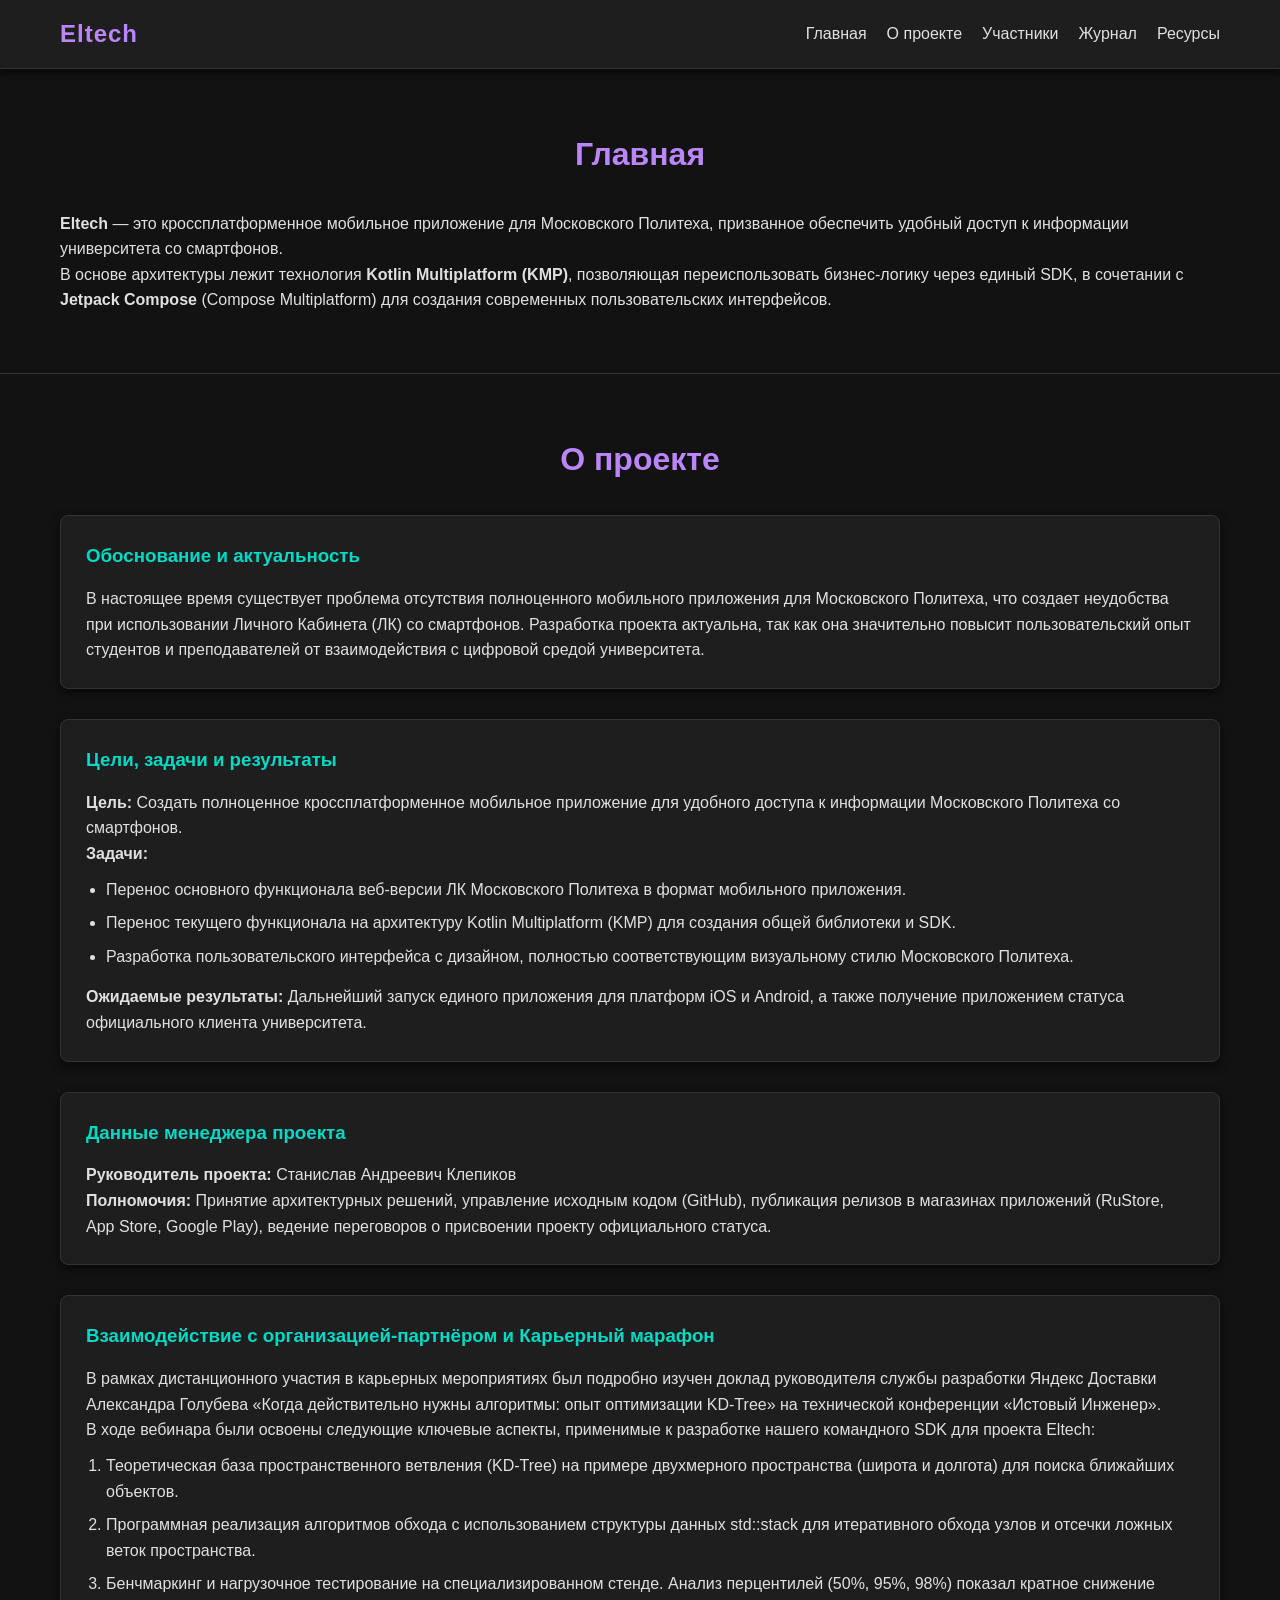
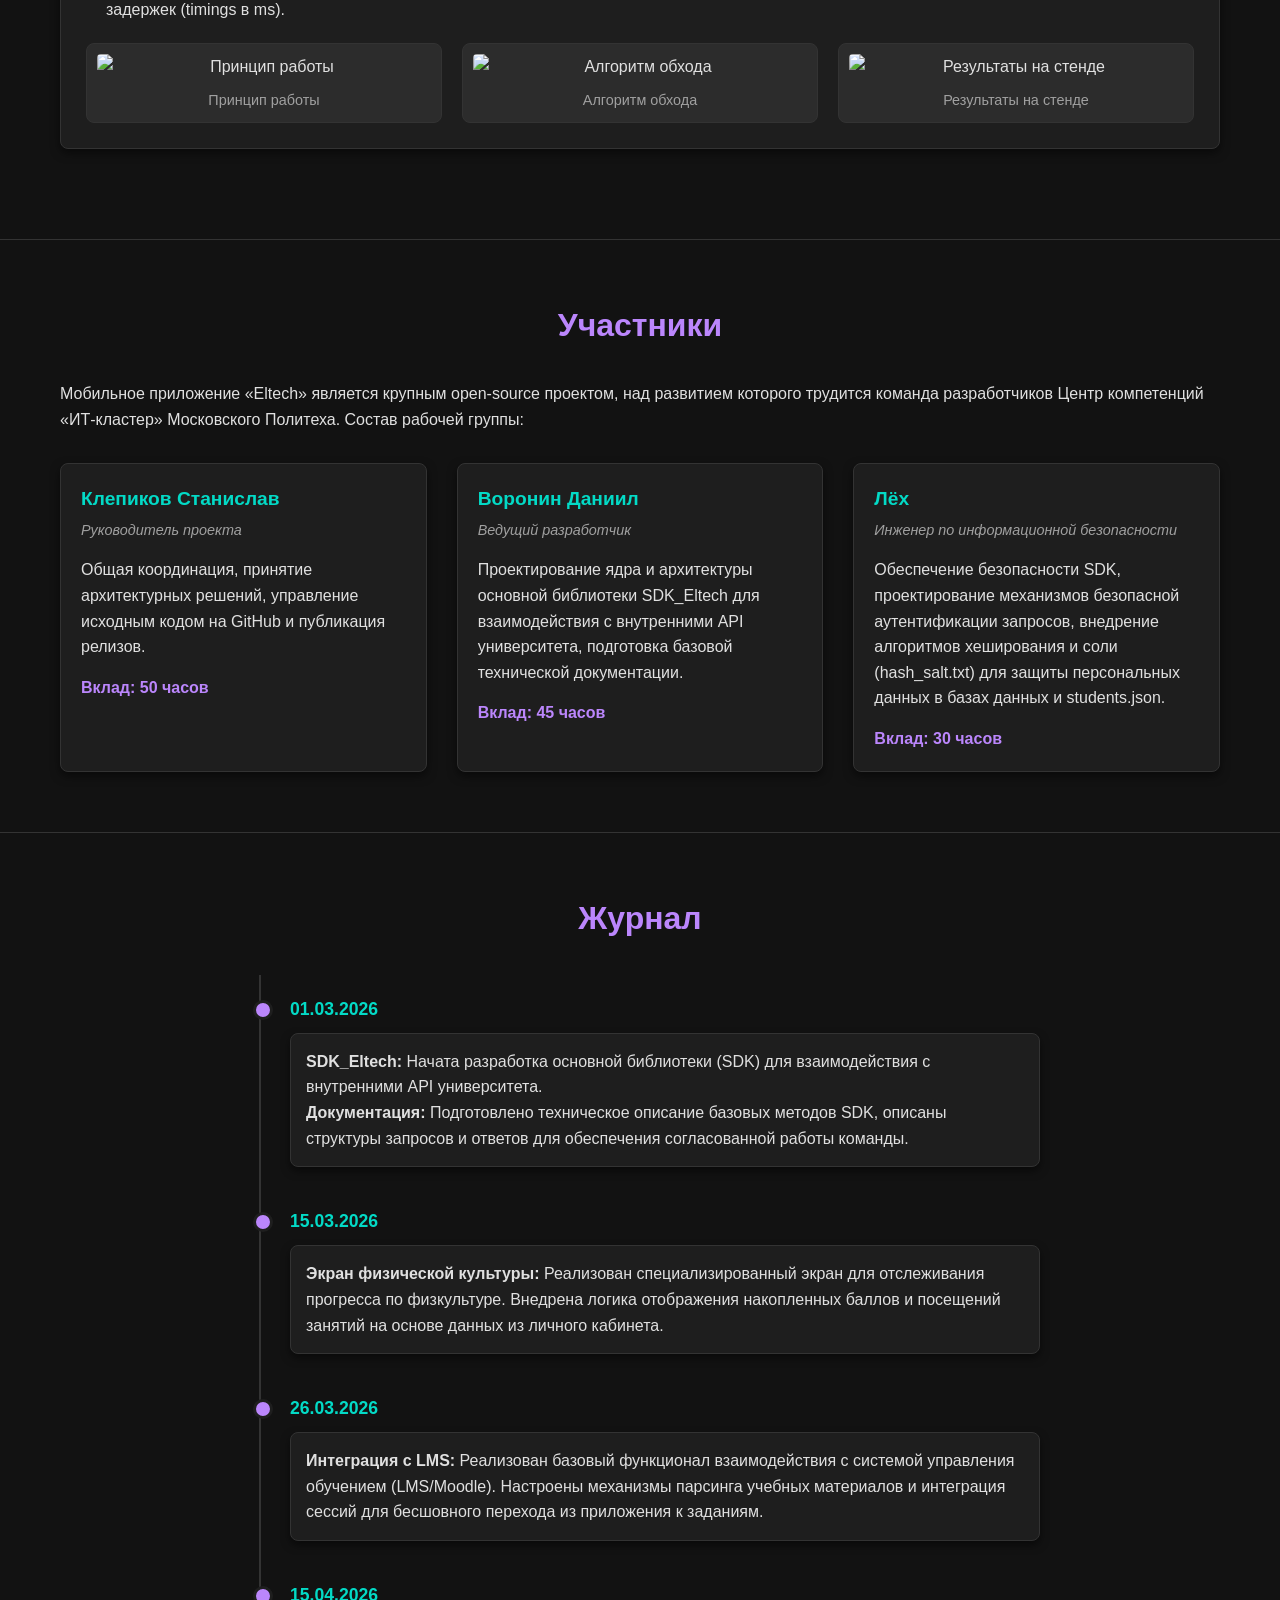
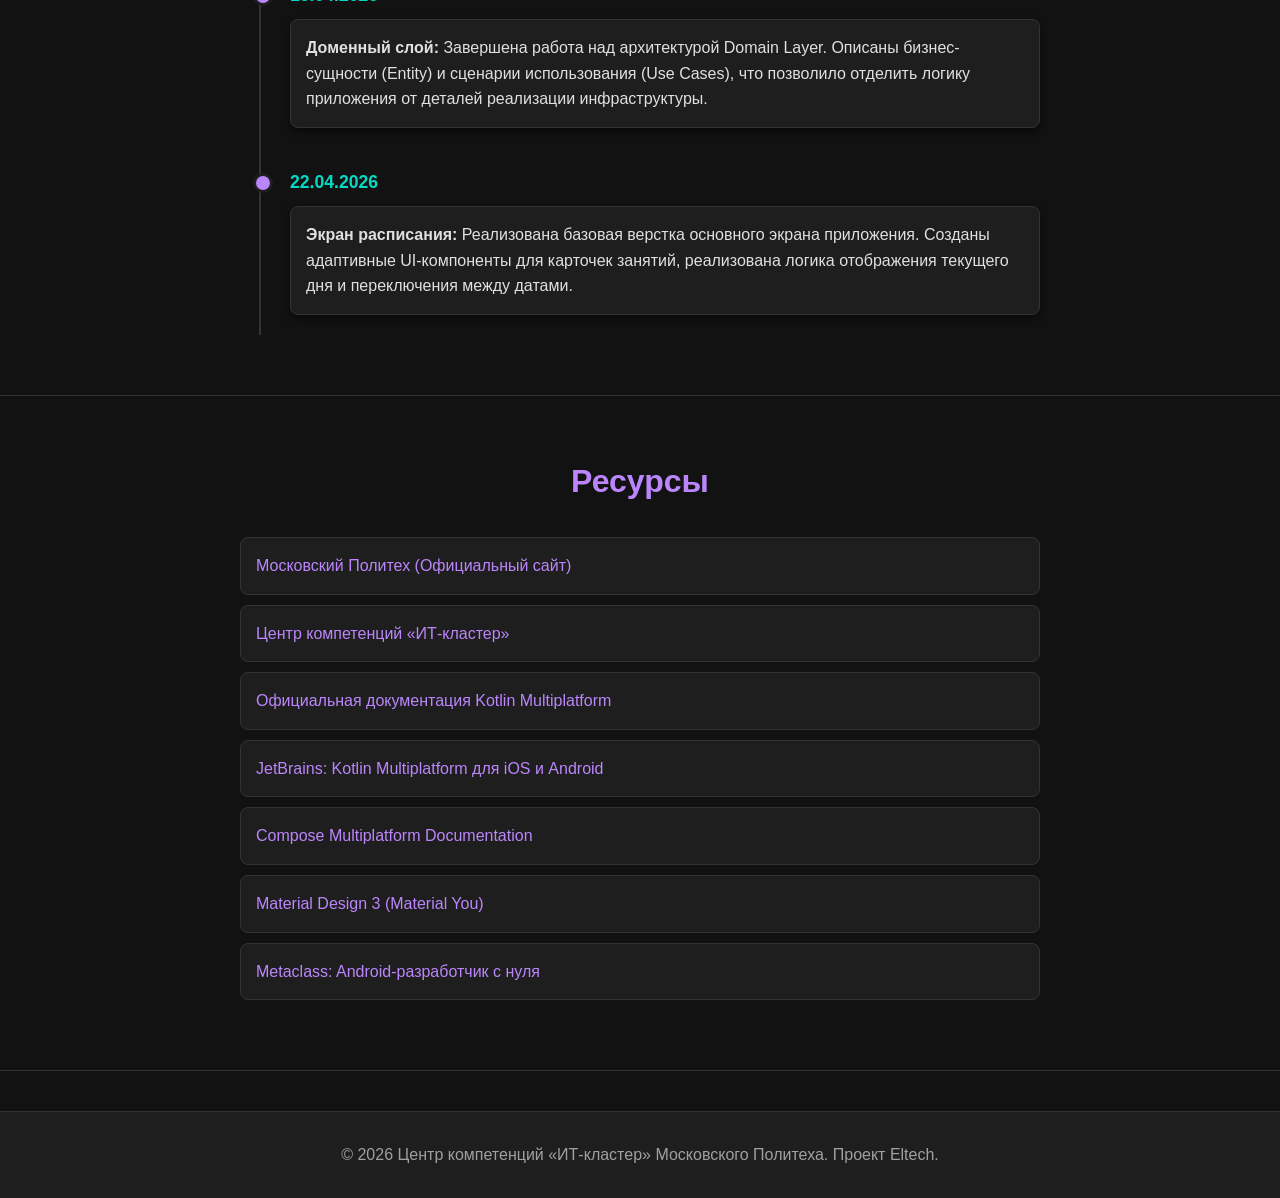
==== commit dc9e95a4: "Merge pull request #1 from bathkecamejo-alt/feature/create-docs-and-site-2130478943230867982 Generat" ====
--- a/site/index.html
+++ b/site/index.html
@@ -3,193 +3,177 @@
 <head>
     <meta charset="UTF-8">
     <meta name="viewport" content="width=device-width, initial-scale=1.0">
-    <title>Проект Eltech - Московский Политех</title>
+    <title>Проект Eltech</title>
     <link rel="stylesheet" href="style.css">
 </head>
 <body>
-    <header class="header">
-        <div class="container nav-container">
-            <h1 class="logo">Eltech</h1>
-            <nav class="nav">
-                <ul class="nav-list">
-                    <li><a href="#home">Главная</a></li>
-                    <li><a href="#about">О проекте</a></li>
-                    <li><a href="#team">Участники</a></li>
-                    <li><a href="#journal">Журнал</a></li>
-                    <li><a href="#resources">Ресурсы</a></li>
+
+<header>
+    <div class="header-container">
+        <h1 class="logo">Eltech</h1>
+        <nav>
+            <ul>
+                <li><a href="#home">Главная</a></li>
+                <li><a href="#about">О проекте</a></li>
+                <li><a href="#team">Участники</a></li>
+                <li><a href="#journal">Журнал</a></li>
+                <li><a href="#resources">Ресурсы</a></li>
+            </ul>
+        </nav>
+    </div>
+</header>
+
+<main>
+    <section id="home" class="section">
+        <div class="container">
+            <h2>Главная</h2>
+            <p><strong>Eltech</strong> — это кроссплатформенное мобильное приложение для Московского Политеха, призванное обеспечить удобный доступ к информации университета со смартфонов.</p>
+            <p>В основе архитектуры лежит технология <strong>Kotlin Multiplatform (KMP)</strong>, позволяющая переиспользовать бизнес-логику через единый SDK, в сочетании с <strong>Jetpack Compose</strong> (Compose Multiplatform) для создания современных пользовательских интерфейсов.</p>
+        </div>
+    </section>
+
+    <section id="about" class="section">
+        <div class="container">
+            <h2>О проекте</h2>
+
+            <div class="card">
+                <h3>Обоснование и актуальность</h3>
+                <p>В настоящее время существует проблема отсутствия полноценного мобильного приложения для Московского Политеха, что создает неудобства при использовании Личного Кабинета (ЛК) со смартфонов. Разработка проекта актуальна, так как она значительно повысит пользовательский опыт студентов и преподавателей от взаимодействия с цифровой средой университета.</p>
+            </div>
+
+            <div class="card">
+                <h3>Цели, задачи и результаты</h3>
+                <p><strong>Цель:</strong> Создать полноценное кроссплатформенное мобильное приложение для удобного доступа к информации Московского Политеха со смартфонов.</p>
+                <p><strong>Задачи:</strong></p>
+                <ul>
+                    <li>Перенос основного функционала веб-версии ЛК Московского Политеха в формат мобильного приложения.</li>
+                    <li>Перенос текущего функционала на архитектуру Kotlin Multiplatform (KMP) для создания общей библиотеки и SDK.</li>
+                    <li>Разработка пользовательского интерфейса с дизайном, полностью соответствующим визуальному стилю Московского Политеха.</li>
                 </ul>
-            </nav>
-        </div>
-    </header>
+                <p><strong>Ожидаемые результаты:</strong> Дальнейший запуск единого приложения для платформ iOS и Android, а также получение приложением статуса официального клиента университета.</p>
+            </div>
 
-    <main class="main-content">
-        <!-- Главная -->
-        <section id="home" class="section">
-            <div class="container">
-                <h2 class="section-title">Главная</h2>
-                <div class="card">
-                    <h3>Кроссплатформенное приложение Московского Политеха</h3>
-                    <p>Проект «Eltech» — это современное кроссплатформенное мобильное приложение, созданное для улучшения цифровой среды университета.</p>
-                    <p>Основная ценность проекта заключается в использовании передовых технологий: <strong>Kotlin Multiplatform (KMP)</strong> для переиспользования бизнес-логики через единый SDK и <strong>Jetpack Compose</strong> для создания современного пользовательского интерфейса, соответствующего дизайн-коду Московского Политеха.</p>
+            <div class="card">
+                <h3>Данные менеджера проекта</h3>
+                <p><strong>Руководитель проекта:</strong> Станислав Андреевич Клепиков</p>
+                <p><strong>Полномочия:</strong> Принятие архитектурных решений, управление исходным кодом (GitHub), публикация релизов в магазинах приложений (RuStore, App Store, Google Play), ведение переговоров о присвоении проекту официального статуса.</p>
+            </div>
+
+            <div class="card">
+                <h3>Взаимодействие с организацией-партнёром и Карьерный марафон</h3>
+                <p>В рамках дистанционного участия в карьерных мероприятиях был подробно изучен доклад руководителя службы разработки Яндекс Доставки Александра Голубева «Когда действительно нужны алгоритмы: опыт оптимизации KD-Tree» на технической конференции «Истовый Инженер».</p>
+                <p>В ходе вебинара были освоены следующие ключевые аспекты, применимые к разработке нашего командного SDK для проекта Eltech:</p>
+                <ol>
+                    <li>Теоретическая база пространственного ветвления (KD-Tree) на примере двухмерного пространства (широта и долгота) для поиска ближайших объектов.</li>
+                    <li>Программная реализация алгоритмов обхода с использованием структуры данных std::stack для итеративного обхода узлов и отсечки ложных веток пространства.</li>
+                    <li>Бенчмаркинг и нагрузочное тестирование на специализированном стенде. Анализ перцентилей (50%, 95%, 98%) показал кратное снижение задержек (timings в ms).</li>
+                </ol>
+                <div class="image-gallery">
+                    <figure>
+                        <img src="marathon_1.png" alt="Принцип работы" placeholder="marathon_1.png">
+                        <figcaption>Принцип работы</figcaption>
+                    </figure>
+                    <figure>
+                        <img src="marathon_2.png" alt="Алгоритм обхода" placeholder="marathon_2.png">
+                        <figcaption>Алгоритм обхода</figcaption>
+                    </figure>
+                    <figure>
+                        <img src="marathon_3.png" alt="Результаты на стенде" placeholder="marathon_3.png">
+                        <figcaption>Результаты на стенде</figcaption>
+                    </figure>
                 </div>
             </div>
-        </section>
+        </div>
+    </section>
 
-        <!-- О проекте -->
-        <section id="about" class="section">
-            <div class="container">
-                <h2 class="section-title">О проекте</h2>
-                <div class="grid-layout">
-                    <div class="card">
-                        <h3>Обоснование и актуальность</h3>
-                        <p>В настоящее время существует проблема отсутствия полноценного мобильного приложения для Московского Политеха, что создает неудобства при использовании Личного Кабинета (ЛК) со смартфонов. Разработка проекта актуальна, так как она значительно повысит пользовательский опыт студентов и преподавателей от взаимодействия с цифровой средой университета.</p>
-                    </div>
-                    <div class="card">
-                        <h3>Цели, задачи и результаты</h3>
-                        <p><strong>Цель:</strong> Создать полноценное кроссплатформенное мобильное приложение для удобного доступа к информации Московского Политеха со смартфонов.</p>
-                        <p><strong>Задачи:</strong></p>
-                        <ul>
-                            <li>Перенос основного функционала веб-версии ЛК Московского Политеха в формат мобильного приложения.</li>
-                            <li>Перенос текущего функционала на архитектуру Kotlin Multiplatform (KMP) для создания общей библиотеки и SDK.</li>
-                            <li>Разработка пользовательского интерфейса с дизайном, полностью соответствующим визуальному стилю Московского Политеха.</li>
-                        </ul>
-                        <p><strong>Ожидаемые результаты:</strong> Дальнейший запуск единого приложения для платформ iOS и Android, а также получение приложением статуса официального клиента университета.</p>
-                    </div>
-                    <div class="card">
-                        <h3>Описание и характеристики продукта</h3>
-                        <ul>
-                            <li>Кроссплатформенное мобильное приложение «Eltech».</li>
-                            <li>В основе архитектуры лежит технология Kotlin Multiplatform (KMP), позволяющая переиспользовать бизнес-логику через единый SDK.</li>
-                            <li>Визуальная часть приложения строго опирается на дизайн-код Московского Политеха, чтобы приложение воспринималось как органичная часть цифровой среды вуза.</li>
-                            <li>Проект имеет открытый исходный код и представлен на GitHub.</li>
-                        </ul>
+    <section id="team" class="section">
+        <div class="container">
+            <h2>Участники</h2>
+            <p>Мобильное приложение «Eltech» является крупным open-source проектом, над развитием которого трудится команда разработчиков Центр компетенций «ИТ-кластер» Московского Политеха. Состав рабочей группы:</p>
+
+            <div class="grid-container">
+                <div class="team-card">
+                    <h4>Клепиков Станислав</h4>
+                    <p class="role">Руководитель проекта</p>
+                    <p>Общая координация, принятие архитектурных решений, управление исходным кодом на GitHub и публикация релизов.</p>
+                    <p class="contribution">Вклад: 50 часов</p>
+                </div>
+                <div class="team-card">
+                    <h4>Воронин Даниил</h4>
+                    <p class="role">Ведущий разработчик</p>
+                    <p>Проектирование ядра и архитектуры основной библиотеки SDK_Eltech для взаимодействия с внутренними API университета, подготовка базовой технической документации.</p>
+                    <p class="contribution">Вклад: 45 часов</p>
+                </div>
+                <div class="team-card">
+                    <h4>Лёх</h4>
+                    <p class="role">Инженер по информационной безопасности</p>
+                    <p>Обеспечение безопасности SDK, проектирование механизмов безопасной аутентификации запросов, внедрение алгоритмов хеширования и соли (hash_salt.txt) для защиты персональных данных в базах данных и students.json.</p>
+                    <p class="contribution">Вклад: 30 часов</p>
+                </div>
+            </div>
+        </div>
+    </section>
+
+    <section id="journal" class="section">
+        <div class="container">
+            <h2>Журнал</h2>
+            <div class="timeline">
+                <div class="timeline-item">
+                    <div class="timeline-date">01.03.2026</div>
+                    <div class="timeline-content">
+                        <strong>SDK_Eltech:</strong> Начата разработка основной библиотеки (SDK) для взаимодействия с внутренними API университета.<br>
+                        <strong>Документация:</strong> Подготовлено техническое описание базовых методов SDK, описаны структуры запросов и ответов для обеспечения согласованной работы команды.
                     </div>
                 </div>
-
-                <h3 class="subsection-title">Взаимодействие с организацией-партнёром и Карьерный марафон</h3>
-                <div class="card partner-report">
-                    <p>В рамках дистанционного участия в карьерных мероприятиях был подробно изучен доклад руководителя службы разработки Яндекс Доставки Александра Голубева «Когда действительно нужны алгоритмы: опыт оптимизации KD-Tree» на технической конференции «Истовый Инженер».</p>
-                    <p>В ходе вебинара были освоены следующие ключевые аспекты, применимые к разработке нашего командного SDK для проекта Eltech:</p>
-                    <ol>
-                        <li>
-                            <p>Теоретическая база пространственного ветвления (KD-Tree) на примере двухмерного пространства (широта и долгота) для поиска ближайших объектов.</p>
-                            <img src="marathon_1.png" alt="Принцип работы" class="placeholder-img">
-                        </li>
-                        <li>
-                            <p>Программная реализация алгоритмов обхода с использованием структуры данных std::stack для итеративного обхода узлов и отсечки ложных веток пространства.</p>
-                            <img src="marathon_2.png" alt="Алгоритм обхода" class="placeholder-img">
-                        </li>
-                        <li>
-                            <p>Бенчмаркинг и нагрузочное тестирование на специализированном стенде. Анализ перцентилей (50%, 95%, 98%) показал кратное снижение задержек (timings в ms).</p>
-                            <img src="marathon_3.png" alt="Результаты на стенде" class="placeholder-img">
-                        </li>
-                    </ol>
-                    <p class="note">Использованы верифицирующие скриншоты: marathon_1.png (Принцип работы), marathon_2.png (Алгоритм обхода), marathon_3.png (Результаты на стенде).</p>
+                <div class="timeline-item">
+                    <div class="timeline-date">15.03.2026</div>
+                    <div class="timeline-content">
+                        <strong>Экран физической культуры:</strong> Реализован специализированный экран для отслеживания прогресса по физкультуре. Внедрена логика отображения накопленных баллов и посещений занятий на основе данных из личного кабинета.
+                    </div>
                 </div>
-            </div>
-        </section>
-
-        <!-- Участники -->
-        <section id="team" class="section">
-            <div class="container">
-                <h2 class="section-title">Участники проекта</h2>
-                <p class="section-desc">Мобильное приложение «Eltech» является крупным open-source проектом, над развитием которого трудится команда разработчиков Центр компетенций «ИТ-кластер» Московского Политеха. В рамках текущей учебной практики состав рабочей группы выглядит следующим образом:</p>
-                <div class="grid-layout members-grid">
-                    <div class="card member-card">
-                        <h3>Станислав Клепиков</h3>
-                        <div class="member-role">Руководитель проекта</div>
-                        <p>Общая координация, принятие архитектурных решений, управление исходным кодом на GitHub, публикация релизов в магазинах приложений (RuStore, App Store, Google Play), ведение переговоров о присвоении проекту официального статуса.</p>
-                        <div class="member-hours">Вклад: 50 часов</div>
+                <div class="timeline-item">
+                    <div class="timeline-date">26.03.2026</div>
+                    <div class="timeline-content">
+                        <strong>Интеграция с LMS:</strong> Реализован базовый функционал взаимодействия с системой управления обучением (LMS/Moodle). Настроены механизмы парсинга учебных материалов и интеграция сессий для бесшовного перехода из приложения к заданиям.
                     </div>
-                    <div class="card member-card">
-                        <h3>Даниил Воронин</h3>
-                        <div class="member-role">Ведущий разработчик</div>
-                        <p>Проектирование ядра и архитектуры основной библиотеки SDK_Eltech для взаимодействия с внутренними API университета, подготовка базовой технической документации.</p>
-                        <div class="member-hours">Вклад: 45 часов</div>
+                </div>
+                <div class="timeline-item">
+                    <div class="timeline-date">15.04.2026</div>
+                    <div class="timeline-content">
+                        <strong>Доменный слой:</strong> Завершена работа над архитектурой Domain Layer. Описаны бизнес-сущности (Entity) и сценарии использования (Use Cases), что позволило отделить логику приложения от деталей реализации инфраструктуры.
                     </div>
-                    <div class="card member-card">
-                        <h3>Лёх</h3>
-                        <div class="member-role">Инженер по информационной безопасности</div>
-                        <p>Обеспечение безопасности SDK, проектирование механизмов безопасной аутентификации запросов, внедрение алгоритмов хеширования и соли (hash_salt.txt) для защиты персональных данных в базах данных и students.json.</p>
-                        <div class="member-hours">Вклад: 30 часов</div>
+                </div>
+                <div class="timeline-item">
+                    <div class="timeline-date">22.04.2026</div>
+                    <div class="timeline-content">
+                        <strong>Экран расписания:</strong> Реализована базовая верстка основного экрана приложения. Созданы адаптивные UI-компоненты для карточек занятий, реализована логика отображения текущего дня и переключения между датами.
                     </div>
                 </div>
             </div>
-        </section>
+        </div>
+    </section>
 
-        <!-- Журнал -->
-        <section id="journal" class="section">
-            <div class="container">
-                <h2 class="section-title">Журнал прогресса</h2>
-                <div class="timeline">
-                    <div class="timeline-item">
-                        <div class="timeline-date">01.03.2026</div>
-                        <div class="timeline-content card">
-                            <ul>
-                                <li><strong>SDK_Eltech:</strong> Начата разработка основной библиотеки (SDK) для взаимодействия с внутренними API университета.</li>
-                                <li><strong>Документация:</strong> Подготовлено техническое описание базовых методов SDK, описаны структуры запросов и ответов для обеспечения согласованной работы команды.</li>
-                            </ul>
-                        </div>
-                    </div>
-                    <div class="timeline-item">
-                        <div class="timeline-date">15.03.2026</div>
-                        <div class="timeline-content card">
-                            <ul>
-                                <li><strong>Экран физической культуры:</strong> Реализован специализированный экран для отслеживания прогресса по физкультуре. Внедрена логика отображения накопленных баллов и посещений занятий на основе данных из личного кабинета.</li>
-                            </ul>
-                        </div>
-                    </div>
-                    <div class="timeline-item">
-                        <div class="timeline-date">26.03.2026</div>
-                        <div class="timeline-content card">
-                            <ul>
-                                <li><strong>Интеграция с LMS:</strong> Реализован базовый функционал взаимодействия с системой управления обучением (LMS/Moodle). Настроены механизмы парсинга учебных материалов и интеграция сессий для бесшовного перехода из приложения к заданиям.</li>
-                            </ul>
-                        </div>
-                    </div>
-                    <div class="timeline-item">
-                        <div class="timeline-date">15.04.2026</div>
-                        <div class="timeline-content card">
-                            <ul>
-                                <li><strong>Доменный слой:</strong> Завершена работа над архитектурой Domain Layer. Описаны бизнес-сущности (Entity) и сценарии использования (Use Cases), что позволило отделить логику приложения от деталей реализации инфраструктуры.</li>
-                            </ul>
-                        </div>
-                    </div>
-                    <div class="timeline-item">
-                        <div class="timeline-date">22.04.2026</div>
-                        <div class="timeline-content card">
-                            <ul>
-                                <li><strong>Экран расписания:</strong> Реализована базовая верстка основного экрана приложения. Созданы адаптивные UI-компоненты для карточек занятий, реализована логика отображения текущего дня и переключения между датами.</li>
-                            </ul>
-                        </div>
-                    </div>
-                </div>
-            </div>
-        </section>
+    <section id="resources" class="section">
+        <div class="container">
+            <h2>Ресурсы</h2>
+            <ul class="resource-list">
+                <li><a href="https://mospolytech.ru/" target="_blank" rel="noopener noreferrer">Московский Политех (Официальный сайт)</a></li>
+                <li><a href="https://mospolytech.ru/obuchenie/fakultety-i-instituty/fakultet-it/" target="_blank" rel="noopener noreferrer">Центр компетенций «ИТ-кластер»</a></li>
+                <li><a href="https://kotlinlang.org/docs/multiplatform.html" target="_blank" rel="noopener noreferrer">Официальная документация Kotlin Multiplatform</a></li>
+                <li><a href="https://www.jetbrains.com/kotlin-multiplatform/" target="_blank" rel="noopener noreferrer">JetBrains: Kotlin Multiplatform для iOS и Android</a></li>
+                <li><a href="https://www.jetbrains.com/lp/compose-multiplatform/" target="_blank" rel="noopener noreferrer">Compose Multiplatform Documentation</a></li>
+                <li><a href="https://m3.material.io/" target="_blank" rel="noopener noreferrer">Material Design 3 (Material You)</a></li>
+                <li><a href="https://metaclass.ru/" target="_blank" rel="noopener noreferrer">Metaclass: Android-разработчик с нуля</a></li>
+            </ul>
+        </div>
+    </section>
+</main>
 
-        <!-- Ресурсы -->
-        <section id="resources" class="section">
-            <div class="container">
-                <h2 class="section-title">Полезные ресурсы</h2>
-                <div class="card resources-card">
-                    <ul class="resources-list">
-                        <li><a href="https://mospolytech.ru/" target="_blank" rel="noopener">Московский Политех (Официальный сайт)</a></li>
-                        <li><a href="https://mospolytech.ru/obuchenie/fakultety-i-instituty/fakultet-it/" target="_blank" rel="noopener">Центр компетенций «ИТ-кластер»</a></li>
-                        <li><a href="https://kotlinlang.org/docs/multiplatform.html" target="_blank" rel="noopener">Официальная документация Kotlin Multiplatform</a></li>
-                        <li><a href="https://www.jetbrains.com/kotlin-multiplatform/" target="_blank" rel="noopener">JetBrains: Kotlin Multiplatform для iOS и Android</a></li>
-                        <li><a href="https://www.jetbrains.com/lp/compose-multiplatform/" target="_blank" rel="noopener">Compose Multiplatform Documentation</a></li>
-                        <li><a href="https://m3.material.io/" target="_blank" rel="noopener">Material Design 3 (Material You)</a></li>
-                        <li><a href="https://metaclass.ru/" target="_blank" rel="noopener">Metaclass: Android-разработчик с нуля</a></li>
-                    </ul>
-                </div>
-            </div>
-        </section>
-    </main>
+<footer>
+    <div class="container">
+        <p>&copy; 2026 Центр компетенций «ИТ-кластер» Московского Политеха. Проект Eltech.</p>
+    </div>
+</footer>
 
-    <footer class="footer">
-        <div class="container">
-            <p>&copy; 2026 Проект Eltech - Московский Политех. Все права защищены.</p>
-        </div>
-    </footer>
 </body>
 </html>
--- a/site/style.css
+++ b/site/style.css
@@ -1,33 +1,25 @@
 :root {
-    /* Цветовая палитра: тёмная премиальная тема, вдохновленная брендингом */
     --bg-color: #121212;
     --surface-color: #1e1e1e;
-    --surface-hover: #2c2c2c;
-    --primary-color: #00bfa5; /* Акцентный цвет (можно настроить под политех, например, зеленый/бирюзовый) */
-    --text-primary: #ffffff;
-    --text-secondary: #b3b3b3;
-    --border-color: #333333;
+    --primary-color: #bb86fc;
+    --secondary-color: #03dac6;
+    --text-primary: #e0e0e0;
+    --text-secondary: #a0a0a0;
+    --border-color: #333;
     --shadow-color: rgba(0, 0, 0, 0.5);
-
-    /* Шрифты и размеры */
     --font-family: 'Segoe UI', Roboto, Helvetica, Arial, sans-serif;
-    --spacing-sm: 0.5rem;
-    --spacing-md: 1rem;
-    --spacing-lg: 2rem;
-    --spacing-xl: 3rem;
-    --border-radius: 8px;
 }
 
 * {
+    box-sizing: border-box;
     margin: 0;
     padding: 0;
-    box-sizing: border-box;
 }
 
 body {
-    font-family: var(--font-family);
     background-color: var(--bg-color);
     color: var(--text-primary);
+    font-family: var(--font-family);
     line-height: 1.6;
 }
 
@@ -38,18 +30,17 @@
 }
 
 a:hover {
-    color: #00e6c3;
-    text-decoration: underline;
+    color: var(--secondary-color);
 }
 
 .container {
     max-width: 1200px;
     margin: 0 auto;
-    padding: 0 var(--spacing-md);
-}
-
-/* Header & Navigation */
-.header {
+    padding: 0 20px;
+}
+
+/* Header & Nav */
+header {
     background-color: var(--surface-color);
     border-bottom: 1px solid var(--border-color);
     position: sticky;
@@ -58,132 +49,144 @@
     box-shadow: 0 4px 6px var(--shadow-color);
 }
 
-.nav-container {
+.header-container {
     display: flex;
     justify-content: space-between;
     align-items: center;
-    padding: var(--spacing-md) 0;
+    max-width: 1200px;
+    margin: 0 auto;
+    padding: 15px 20px;
 }
 
 .logo {
     font-size: 1.5rem;
     font-weight: bold;
     color: var(--primary-color);
-}
-
-.nav-list {
+    letter-spacing: 1px;
+}
+
+nav ul {
     list-style: none;
     display: flex;
-    gap: var(--spacing-lg);
-}
-
-.nav-list a {
+    gap: 20px;
+}
+
+nav ul li a {
     color: var(--text-primary);
     font-weight: 500;
 }
 
-.nav-list a:hover {
-    color: var(--primary-color);
-    text-decoration: none;
-}
-
-/* Typography & Sections */
+nav ul li a:hover {
+    color: var(--primary-color);
+}
+
+/* Sections */
 .section {
-    padding: var(--spacing-xl) 0;
+    padding: 60px 0;
     border-bottom: 1px solid var(--border-color);
 }
 
-.section-title {
+.section h2 {
     font-size: 2rem;
-    margin-bottom: var(--spacing-lg);
+    margin-bottom: 30px;
     color: var(--primary-color);
     text-align: center;
 }
 
-.subsection-title {
-    font-size: 1.5rem;
-    margin: var(--spacing-lg) 0 var(--spacing-md);
-    color: var(--text-primary);
-}
-
-.section-desc {
+/* Cards (About) */
+.card {
+    background-color: var(--surface-color);
+    border: 1px solid var(--border-color);
+    border-radius: 8px;
+    padding: 25px;
+    margin-bottom: 30px;
+    box-shadow: 0 4px 10px var(--shadow-color);
+}
+
+.card h3 {
+    margin-bottom: 15px;
+    color: var(--secondary-color);
+}
+
+.card ul, .card ol {
+    margin-left: 20px;
+    margin-top: 10px;
+    margin-bottom: 15px;
+}
+
+.card li {
+    margin-bottom: 8px;
+}
+
+/* Image Gallery */
+.image-gallery {
+    display: grid;
+    grid-template-columns: repeat(auto-fit, minmax(250px, 1fr));
+    gap: 20px;
+    margin-top: 20px;
+}
+
+figure {
+    background-color: #2c2c2c;
+    border: 1px solid var(--border-color);
+    border-radius: 8px;
+    padding: 10px;
     text-align: center;
+}
+
+figure img {
+    max-width: 100%;
+    border-radius: 4px;
+    display: block;
+    margin: 0 auto 10px auto;
+}
+
+figcaption {
     color: var(--text-secondary);
-    max-width: 800px;
-    margin: 0 auto var(--spacing-lg);
-}
-
-/* Cards & Layout */
-.card {
-    background-color: var(--surface-color);
-    border: 1px solid var(--border-color);
-    border-radius: var(--border-radius);
-    padding: var(--spacing-lg);
-    box-shadow: 0 4px 12px var(--shadow-color);
-    transition: transform 0.3s ease, box-shadow 0.3s ease;
-    margin-bottom: var(--spacing-md);
-}
-
-.card:hover {
-    transform: translateY(-4px);
-    box-shadow: 0 8px 24px var(--shadow-color);
-}
-
-.card h3 {
-    margin-bottom: var(--spacing-md);
-    color: var(--text-primary);
-}
-
-.card p, .card ul, .card ol {
-    color: var(--text-secondary);
-    margin-bottom: var(--spacing-sm);
-}
-
-.card ul, .card ol {
-    padding-left: var(--spacing-lg);
-}
-
-.grid-layout {
+    font-size: 0.9rem;
+}
+
+/* Team Grid */
+.grid-container {
     display: grid;
     grid-template-columns: repeat(auto-fit, minmax(300px, 1fr));
-    gap: var(--spacing-lg);
-}
-
-/* Images */
-.placeholder-img {
-    display: block;
-    max-width: 100%;
-    height: auto;
-    margin: var(--spacing-md) 0;
-    border: 1px dashed var(--border-color);
-    border-radius: var(--border-radius);
-    background-color: #2a2a2a;
-    min-height: 200px;
-    object-fit: cover;
-}
-
-.note {
+    gap: 30px;
+    margin-top: 30px;
+}
+
+.team-card {
+    background-color: var(--surface-color);
+    border: 1px solid var(--border-color);
+    border-radius: 8px;
+    padding: 20px;
+    box-shadow: 0 4px 10px var(--shadow-color);
+    transition: transform 0.2s ease;
+}
+
+.team-card:hover {
+    transform: translateY(-5px);
+}
+
+.team-card h4 {
+    font-size: 1.2rem;
+    color: var(--secondary-color);
+    margin-bottom: 5px;
+}
+
+.team-card .role {
     font-style: italic;
+    color: var(--text-secondary);
+    margin-bottom: 15px;
     font-size: 0.9rem;
-    margin-top: var(--spacing-md);
-}
-
-/* Team Section */
-.member-role {
+}
+
+.team-card .contribution {
+    margin-top: 15px;
     font-weight: bold;
     color: var(--primary-color);
-    margin-bottom: var(--spacing-sm);
-}
-
-.member-hours {
-    margin-top: var(--spacing-md);
-    font-size: 0.9rem;
-    color: var(--text-secondary);
-    border-top: 1px solid var(--border-color);
-    padding-top: var(--spacing-sm);
-}
-
-/* Timeline/Journal Section */
+}
+
+/* Timeline (Journal) */
 .timeline {
     position: relative;
     max-width: 800px;
@@ -194,7 +197,7 @@
     content: '';
     position: absolute;
     width: 2px;
-    background-color: var(--primary-color);
+    background-color: var(--border-color);
     top: 0;
     bottom: 0;
     left: 20px;
@@ -202,75 +205,82 @@
 }
 
 .timeline-item {
-    padding: 10px 40px;
+    padding: 20px 0 20px 50px;
     position: relative;
-    background-color: inherit;
-    width: 100%;
 }
 
 .timeline-item::after {
     content: '';
     position: absolute;
-    width: 16px;
-    height: 16px;
-    right: auto;
-    background-color: var(--bg-color);
-    border: 4px solid var(--primary-color);
-    top: 15px;
+    width: 14px;
+    height: 14px;
+    background-color: var(--primary-color);
+    border: 3px solid var(--surface-color);
     border-radius: 50%;
+    top: 25px;
+    left: 13px;
     z-index: 1;
-    left: 12px;
 }
 
 .timeline-date {
     font-weight: bold;
-    color: var(--primary-color);
-    margin-bottom: var(--spacing-sm);
+    color: var(--secondary-color);
+    margin-bottom: 10px;
+    font-size: 1.1rem;
 }
 
 .timeline-content {
-    margin-left: 20px;
+    background-color: var(--surface-color);
+    padding: 15px;
+    border-radius: 8px;
+    border: 1px solid var(--border-color);
+    box-shadow: 0 4px 8px var(--shadow-color);
 }
 
 /* Resources */
-.resources-list {
+.resource-list {
     list-style: none;
-    padding-left: 0;
-}
-
-.resources-list li {
-    margin-bottom: var(--spacing-sm);
-    padding-bottom: var(--spacing-sm);
-    border-bottom: 1px solid var(--border-color);
-}
-
-.resources-list li:last-child {
-    border-bottom: none;
-    margin-bottom: 0;
-    padding-bottom: 0;
+    max-width: 800px;
+    margin: 0 auto;
+}
+
+.resource-list li {
+    background-color: var(--surface-color);
+    margin-bottom: 10px;
+    padding: 15px;
+    border-radius: 8px;
+    border: 1px solid var(--border-color);
+    transition: background-color 0.2s ease;
+}
+
+.resource-list li:hover {
+    background-color: #2c2c2c;
+}
+
+.resource-list li a {
+    display: block;
+    font-weight: 500;
 }
 
 /* Footer */
-.footer {
+footer {
     background-color: var(--surface-color);
     text-align: center;
-    padding: var(--spacing-lg) 0;
+    padding: 30px 0;
     border-top: 1px solid var(--border-color);
     color: var(--text-secondary);
+    margin-top: 40px;
 }
 
 /* Responsive */
-@media screen and (max-width: 768px) {
-    .nav-list {
-        display: none; /* In a real scenario, implement a hamburger menu */
+@media (max-width: 768px) {
+    .header-container {
+        flex-direction: column;
+        gap: 15px;
     }
-    .timeline::after {
-        left: 20px;
+
+    nav ul {
+        flex-wrap: wrap;
+        justify-content: center;
     }
-    .timeline-item {
-        padding-left: 40px;
-    }
-    .timeline-item::after {
-        left: 12px;
-    }
-}
+}
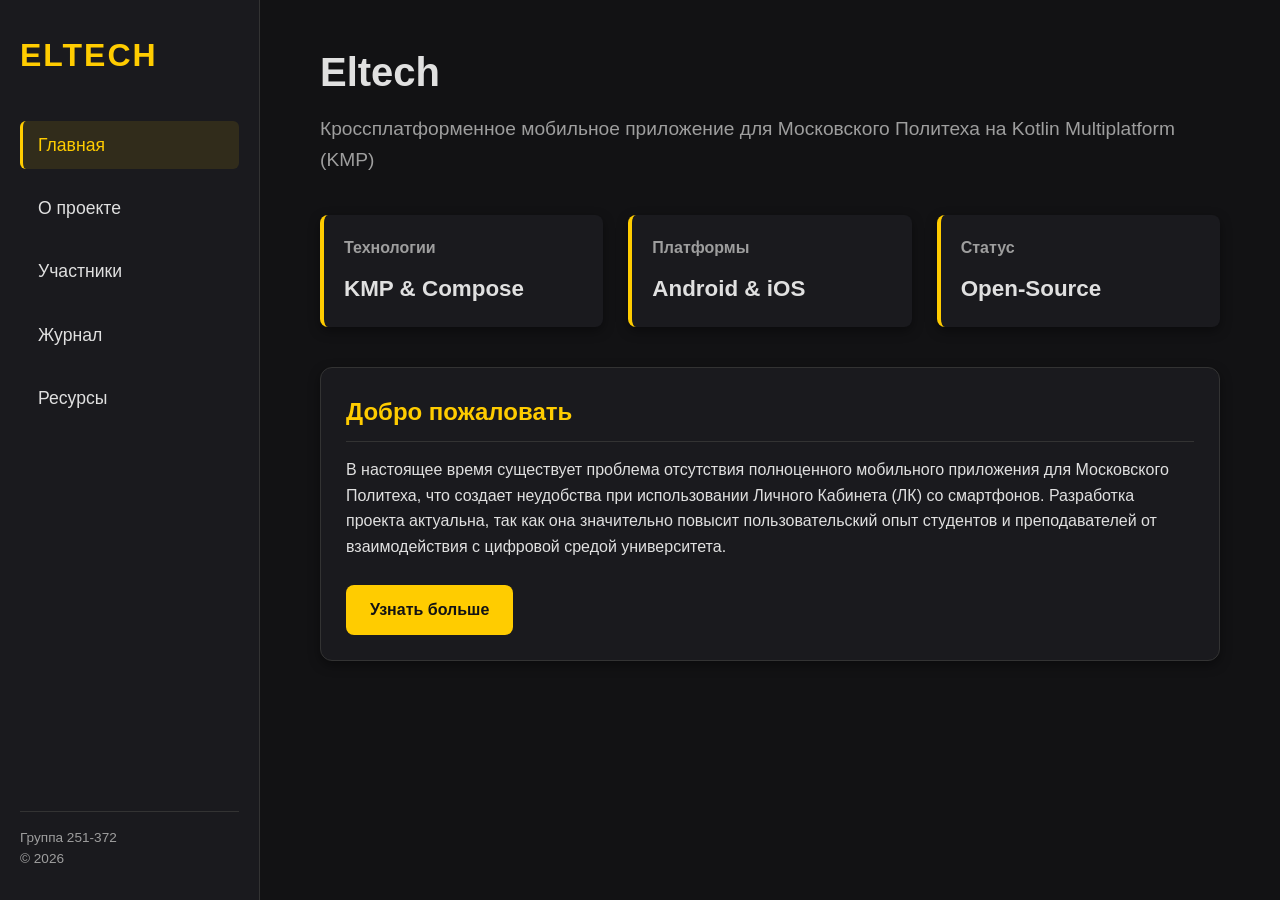
==== commit 9a6061a3: "Refactor site to multi-page structure and dark premium theme Co-authored-by: bathkecamejo-alt <26768" ====
--- a/site/index.html
+++ b/site/index.html
@@ -3,177 +3,56 @@
 <head>
     <meta charset="UTF-8">
     <meta name="viewport" content="width=device-width, initial-scale=1.0">
-    <title>Проект Eltech</title>
+    <title>Eltech - Главная</title>
     <link rel="stylesheet" href="style.css">
 </head>
 <body>
 
-<header>
-    <div class="header-container">
-        <h1 class="logo">Eltech</h1>
-        <nav>
+    <aside class="sidebar">
+        <div class="sidebar-header">
+            <div class="sidebar-title">Eltech</div>
+        </div>
+        <nav class="sidebar-nav">
             <ul>
-                <li><a href="#home">Главная</a></li>
-                <li><a href="#about">О проекте</a></li>
-                <li><a href="#team">Участники</a></li>
-                <li><a href="#journal">Журнал</a></li>
-                <li><a href="#resources">Ресурсы</a></li>
+                <li><a href="index.html" class="active">Главная</a></li>
+                <li><a href="about.html">О проекте</a></li>
+                <li><a href="team.html">Участники</a></li>
+                <li><a href="journal.html">Журнал</a></li>
+                <li><a href="resources.html">Ресурсы</a></li>
             </ul>
         </nav>
-    </div>
-</header>
+        <div class="sidebar-footer">
+            <p>Группа 251-372</p>
+            <p>&copy; 2026</p>
+        </div>
+    </aside>
 
-<main>
-    <section id="home" class="section">
-        <div class="container">
-            <h2>Главная</h2>
-            <p><strong>Eltech</strong> — это кроссплатформенное мобильное приложение для Московского Политеха, призванное обеспечить удобный доступ к информации университета со смартфонов.</p>
-            <p>В основе архитектуры лежит технология <strong>Kotlin Multiplatform (KMP)</strong>, позволяющая переиспользовать бизнес-логику через единый SDK, в сочетании с <strong>Jetpack Compose</strong> (Compose Multiplatform) для создания современных пользовательских интерфейсов.</p>
-        </div>
-    </section>
+    <main class="main-content">
+        <h1 class="page-title">Eltech</h1>
+        <p class="page-subtitle">Кроссплатформенное мобильное приложение для Московского Политеха на Kotlin Multiplatform (KMP)</p>
 
-    <section id="about" class="section">
-        <div class="container">
-            <h2>О проекте</h2>
-
-            <div class="card">
-                <h3>Обоснование и актуальность</h3>
-                <p>В настоящее время существует проблема отсутствия полноценного мобильного приложения для Московского Политеха, что создает неудобства при использовании Личного Кабинета (ЛК) со смартфонов. Разработка проекта актуальна, так как она значительно повысит пользовательский опыт студентов и преподавателей от взаимодействия с цифровой средой университета.</p>
+        <div class="metrics-grid">
+            <div class="metric-card">
+                <h3>Технологии</h3>
+                <p>KMP &amp; Compose</p>
             </div>
-
-            <div class="card">
-                <h3>Цели, задачи и результаты</h3>
-                <p><strong>Цель:</strong> Создать полноценное кроссплатформенное мобильное приложение для удобного доступа к информации Московского Политеха со смартфонов.</p>
-                <p><strong>Задачи:</strong></p>
-                <ul>
-                    <li>Перенос основного функционала веб-версии ЛК Московского Политеха в формат мобильного приложения.</li>
-                    <li>Перенос текущего функционала на архитектуру Kotlin Multiplatform (KMP) для создания общей библиотеки и SDK.</li>
-                    <li>Разработка пользовательского интерфейса с дизайном, полностью соответствующим визуальному стилю Московского Политеха.</li>
-                </ul>
-                <p><strong>Ожидаемые результаты:</strong> Дальнейший запуск единого приложения для платформ iOS и Android, а также получение приложением статуса официального клиента университета.</p>
+            <div class="metric-card">
+                <h3>Платформы</h3>
+                <p>Android &amp; iOS</p>
             </div>
-
-            <div class="card">
-                <h3>Данные менеджера проекта</h3>
-                <p><strong>Руководитель проекта:</strong> Станислав Андреевич Клепиков</p>
-                <p><strong>Полномочия:</strong> Принятие архитектурных решений, управление исходным кодом (GitHub), публикация релизов в магазинах приложений (RuStore, App Store, Google Play), ведение переговоров о присвоении проекту официального статуса.</p>
-            </div>
-
-            <div class="card">
-                <h3>Взаимодействие с организацией-партнёром и Карьерный марафон</h3>
-                <p>В рамках дистанционного участия в карьерных мероприятиях был подробно изучен доклад руководителя службы разработки Яндекс Доставки Александра Голубева «Когда действительно нужны алгоритмы: опыт оптимизации KD-Tree» на технической конференции «Истовый Инженер».</p>
-                <p>В ходе вебинара были освоены следующие ключевые аспекты, применимые к разработке нашего командного SDK для проекта Eltech:</p>
-                <ol>
-                    <li>Теоретическая база пространственного ветвления (KD-Tree) на примере двухмерного пространства (широта и долгота) для поиска ближайших объектов.</li>
-                    <li>Программная реализация алгоритмов обхода с использованием структуры данных std::stack для итеративного обхода узлов и отсечки ложных веток пространства.</li>
-                    <li>Бенчмаркинг и нагрузочное тестирование на специализированном стенде. Анализ перцентилей (50%, 95%, 98%) показал кратное снижение задержек (timings в ms).</li>
-                </ol>
-                <div class="image-gallery">
-                    <figure>
-                        <img src="marathon_1.png" alt="Принцип работы" placeholder="marathon_1.png">
-                        <figcaption>Принцип работы</figcaption>
-                    </figure>
-                    <figure>
-                        <img src="marathon_2.png" alt="Алгоритм обхода" placeholder="marathon_2.png">
-                        <figcaption>Алгоритм обхода</figcaption>
-                    </figure>
-                    <figure>
-                        <img src="marathon_3.png" alt="Результаты на стенде" placeholder="marathon_3.png">
-                        <figcaption>Результаты на стенде</figcaption>
-                    </figure>
-                </div>
+            <div class="metric-card">
+                <h3>Статус</h3>
+                <p>Open-Source</p>
             </div>
         </div>
-    </section>
 
-    <section id="team" class="section">
-        <div class="container">
-            <h2>Участники</h2>
-            <p>Мобильное приложение «Eltech» является крупным open-source проектом, над развитием которого трудится команда разработчиков Центр компетенций «ИТ-кластер» Московского Политеха. Состав рабочей группы:</p>
-
-            <div class="grid-container">
-                <div class="team-card">
-                    <h4>Клепиков Станислав</h4>
-                    <p class="role">Руководитель проекта</p>
-                    <p>Общая координация, принятие архитектурных решений, управление исходным кодом на GitHub и публикация релизов.</p>
-                    <p class="contribution">Вклад: 50 часов</p>
-                </div>
-                <div class="team-card">
-                    <h4>Воронин Даниил</h4>
-                    <p class="role">Ведущий разработчик</p>
-                    <p>Проектирование ядра и архитектуры основной библиотеки SDK_Eltech для взаимодействия с внутренними API университета, подготовка базовой технической документации.</p>
-                    <p class="contribution">Вклад: 45 часов</p>
-                </div>
-                <div class="team-card">
-                    <h4>Лёх</h4>
-                    <p class="role">Инженер по информационной безопасности</p>
-                    <p>Обеспечение безопасности SDK, проектирование механизмов безопасной аутентификации запросов, внедрение алгоритмов хеширования и соли (hash_salt.txt) для защиты персональных данных в базах данных и students.json.</p>
-                    <p class="contribution">Вклад: 30 часов</p>
-                </div>
-            </div>
+        <div class="card">
+            <h2>Добро пожаловать</h2>
+            <p>В настоящее время существует проблема отсутствия полноценного мобильного приложения для Московского Политеха, что создает неудобства при использовании Личного Кабинета (ЛК) со смартфонов. Разработка проекта актуальна, так как она значительно повысит пользовательский опыт студентов и преподавателей от взаимодействия с цифровой средой университета.</p>
+            <br>
+            <a href="about.html" class="btn">Узнать больше</a>
         </div>
-    </section>
-
-    <section id="journal" class="section">
-        <div class="container">
-            <h2>Журнал</h2>
-            <div class="timeline">
-                <div class="timeline-item">
-                    <div class="timeline-date">01.03.2026</div>
-                    <div class="timeline-content">
-                        <strong>SDK_Eltech:</strong> Начата разработка основной библиотеки (SDK) для взаимодействия с внутренними API университета.<br>
-                        <strong>Документация:</strong> Подготовлено техническое описание базовых методов SDK, описаны структуры запросов и ответов для обеспечения согласованной работы команды.
-                    </div>
-                </div>
-                <div class="timeline-item">
-                    <div class="timeline-date">15.03.2026</div>
-                    <div class="timeline-content">
-                        <strong>Экран физической культуры:</strong> Реализован специализированный экран для отслеживания прогресса по физкультуре. Внедрена логика отображения накопленных баллов и посещений занятий на основе данных из личного кабинета.
-                    </div>
-                </div>
-                <div class="timeline-item">
-                    <div class="timeline-date">26.03.2026</div>
-                    <div class="timeline-content">
-                        <strong>Интеграция с LMS:</strong> Реализован базовый функционал взаимодействия с системой управления обучением (LMS/Moodle). Настроены механизмы парсинга учебных материалов и интеграция сессий для бесшовного перехода из приложения к заданиям.
-                    </div>
-                </div>
-                <div class="timeline-item">
-                    <div class="timeline-date">15.04.2026</div>
-                    <div class="timeline-content">
-                        <strong>Доменный слой:</strong> Завершена работа над архитектурой Domain Layer. Описаны бизнес-сущности (Entity) и сценарии использования (Use Cases), что позволило отделить логику приложения от деталей реализации инфраструктуры.
-                    </div>
-                </div>
-                <div class="timeline-item">
-                    <div class="timeline-date">22.04.2026</div>
-                    <div class="timeline-content">
-                        <strong>Экран расписания:</strong> Реализована базовая верстка основного экрана приложения. Созданы адаптивные UI-компоненты для карточек занятий, реализована логика отображения текущего дня и переключения между датами.
-                    </div>
-                </div>
-            </div>
-        </div>
-    </section>
-
-    <section id="resources" class="section">
-        <div class="container">
-            <h2>Ресурсы</h2>
-            <ul class="resource-list">
-                <li><a href="https://mospolytech.ru/" target="_blank" rel="noopener noreferrer">Московский Политех (Официальный сайт)</a></li>
-                <li><a href="https://mospolytech.ru/obuchenie/fakultety-i-instituty/fakultet-it/" target="_blank" rel="noopener noreferrer">Центр компетенций «ИТ-кластер»</a></li>
-                <li><a href="https://kotlinlang.org/docs/multiplatform.html" target="_blank" rel="noopener noreferrer">Официальная документация Kotlin Multiplatform</a></li>
-                <li><a href="https://www.jetbrains.com/kotlin-multiplatform/" target="_blank" rel="noopener noreferrer">JetBrains: Kotlin Multiplatform для iOS и Android</a></li>
-                <li><a href="https://www.jetbrains.com/lp/compose-multiplatform/" target="_blank" rel="noopener noreferrer">Compose Multiplatform Documentation</a></li>
-                <li><a href="https://m3.material.io/" target="_blank" rel="noopener noreferrer">Material Design 3 (Material You)</a></li>
-                <li><a href="https://metaclass.ru/" target="_blank" rel="noopener noreferrer">Metaclass: Android-разработчик с нуля</a></li>
-            </ul>
-        </div>
-    </section>
-</main>
-
-<footer>
-    <div class="container">
-        <p>&copy; 2026 Центр компетенций «ИТ-кластер» Московского Политеха. Проект Eltech.</p>
-    </div>
-</footer>
+    </main>
 
 </body>
 </html>
--- a/site/style.css
+++ b/site/style.css
@@ -1,13 +1,14 @@
 :root {
-    --bg-color: #121212;
-    --surface-color: #1e1e1e;
-    --primary-color: #bb86fc;
-    --secondary-color: #03dac6;
-    --text-primary: #e0e0e0;
-    --text-secondary: #a0a0a0;
-    --border-color: #333;
-    --shadow-color: rgba(0, 0, 0, 0.5);
+    --bg-dark: #121214;
+    --bg-panel: #1a1a1e;
+    --text-main: #e0e0e0;
+    --text-muted: #9e9e9e;
+    --accent-yellow: #ffcc00;
+    --accent-hover: #e6b800;
+    --border-color: #333333;
+    --shadow-subtle: 0 4px 12px rgba(0, 0, 0, 0.4);
     --font-family: 'Segoe UI', Roboto, Helvetica, Arial, sans-serif;
+    --sidebar-width: 260px;
 }
 
 * {
@@ -17,270 +18,356 @@
 }
 
 body {
-    background-color: var(--bg-color);
-    color: var(--text-primary);
+    background-color: var(--bg-dark);
+    color: var(--text-main);
     font-family: var(--font-family);
+    display: flex;
+    min-height: 100vh;
     line-height: 1.6;
 }
 
-a {
-    color: var(--primary-color);
-    text-decoration: none;
-    transition: color 0.3s ease;
-}
-
-a:hover {
-    color: var(--secondary-color);
-}
-
-.container {
-    max-width: 1200px;
-    margin: 0 auto;
-    padding: 0 20px;
-}
-
-/* Header & Nav */
-header {
-    background-color: var(--surface-color);
-    border-bottom: 1px solid var(--border-color);
-    position: sticky;
+/* Sidebar Navigation */
+.sidebar {
+    width: var(--sidebar-width);
+    background-color: var(--bg-panel);
+    border-right: 1px solid var(--border-color);
+    position: fixed;
     top: 0;
+    left: 0;
+    height: 100vh;
+    display: flex;
+    flex-direction: column;
+    padding: 30px 20px;
     z-index: 1000;
-    box-shadow: 0 4px 6px var(--shadow-color);
-}
-
-.header-container {
-    display: flex;
-    justify-content: space-between;
-    align-items: center;
-    max-width: 1200px;
-    margin: 0 auto;
-    padding: 15px 20px;
-}
-
-.logo {
-    font-size: 1.5rem;
-    font-weight: bold;
-    color: var(--primary-color);
-    letter-spacing: 1px;
-}
-
-nav ul {
+}
+
+.sidebar-header {
+    margin-bottom: 40px;
+}
+
+.sidebar-title {
+    font-size: 2rem;
+    font-weight: bold;
+    color: var(--accent-yellow);
+    text-transform: uppercase;
+    letter-spacing: 2px;
+}
+
+.sidebar-nav {
+    flex-grow: 1;
+}
+
+.sidebar-nav ul {
     list-style: none;
     display: flex;
-    gap: 20px;
-}
-
-nav ul li a {
-    color: var(--text-primary);
-    font-weight: 500;
-}
-
-nav ul li a:hover {
-    color: var(--primary-color);
-}
-
-/* Sections */
-.section {
-    padding: 60px 0;
-    border-bottom: 1px solid var(--border-color);
-}
-
-.section h2 {
-    font-size: 2rem;
-    margin-bottom: 30px;
-    color: var(--primary-color);
-    text-align: center;
-}
-
-/* Cards (About) */
+    flex-direction: column;
+    gap: 15px;
+}
+
+.sidebar-nav a {
+    text-decoration: none;
+    color: var(--text-main);
+    font-size: 1.1rem;
+    padding: 10px 15px;
+    border-radius: 6px;
+    display: block;
+    transition: all 0.3s ease;
+    border-left: 3px solid transparent;
+}
+
+.sidebar-nav a:hover, .sidebar-nav a.active {
+    background-color: rgba(255, 204, 0, 0.1);
+    color: var(--accent-yellow);
+    border-left: 3px solid var(--accent-yellow);
+}
+
+.sidebar-footer {
+    margin-top: auto;
+    font-size: 0.85rem;
+    color: var(--text-muted);
+    border-top: 1px solid var(--border-color);
+    padding-top: 15px;
+}
+
+/* Main Content Area */
+.main-content {
+    margin-left: var(--sidebar-width);
+    flex-grow: 1;
+    padding: 40px 60px;
+    max-width: 1200px;
+}
+
+h1.page-title {
+    font-size: 2.5rem;
+    margin-bottom: 10px;
+    color: var(--text-main);
+}
+
+.page-subtitle {
+    font-size: 1.2rem;
+    color: var(--text-muted);
+    margin-bottom: 40px;
+}
+
+/* Common UI Elements */
 .card {
-    background-color: var(--surface-color);
+    background-color: var(--bg-panel);
     border: 1px solid var(--border-color);
-    border-radius: 8px;
+    border-radius: 12px;
     padding: 25px;
     margin-bottom: 30px;
-    box-shadow: 0 4px 10px var(--shadow-color);
-}
-
-.card h3 {
+    box-shadow: var(--shadow-subtle);
+}
+
+.card h2 {
+    color: var(--accent-yellow);
     margin-bottom: 15px;
-    color: var(--secondary-color);
-}
-
-.card ul, .card ol {
-    margin-left: 20px;
-    margin-top: 10px;
-    margin-bottom: 15px;
-}
-
-.card li {
-    margin-bottom: 8px;
-}
-
-/* Image Gallery */
-.image-gallery {
+    font-size: 1.5rem;
+    border-bottom: 1px solid var(--border-color);
+    padding-bottom: 10px;
+}
+
+.btn {
+    display: inline-block;
+    background-color: var(--accent-yellow);
+    color: #121214;
+    padding: 12px 24px;
+    border-radius: 8px;
+    text-decoration: none;
+    font-weight: bold;
+    transition: background-color 0.3s ease;
+    border: none;
+    cursor: pointer;
+}
+
+.btn:hover {
+    background-color: var(--accent-hover);
+}
+
+/* Specific Layouts */
+
+/* Home Dashboard Cards */
+.metrics-grid {
     display: grid;
-    grid-template-columns: repeat(auto-fit, minmax(250px, 1fr));
-    gap: 20px;
-    margin-top: 20px;
-}
-
-figure {
-    background-color: #2c2c2c;
-    border: 1px solid var(--border-color);
+    grid-template-columns: repeat(auto-fit, minmax(280px, 1fr));
+    gap: 25px;
+    margin-bottom: 40px;
+}
+
+.metric-card {
+    background-color: var(--bg-panel);
+    border-left: 4px solid var(--accent-yellow);
+    padding: 20px;
     border-radius: 8px;
-    padding: 10px;
-    text-align: center;
-}
-
-figure img {
-    max-width: 100%;
-    border-radius: 4px;
-    display: block;
-    margin: 0 auto 10px auto;
-}
-
-figcaption {
-    color: var(--text-secondary);
-    font-size: 0.9rem;
+    box-shadow: var(--shadow-subtle);
+}
+
+.metric-card h3 {
+    color: var(--text-muted);
+    font-size: 1rem;
+    margin-bottom: 10px;
+}
+
+.metric-card p {
+    font-size: 1.4rem;
+    font-weight: bold;
+    color: var(--text-main);
 }
 
 /* Team Grid */
-.grid-container {
+.team-grid {
     display: grid;
     grid-template-columns: repeat(auto-fit, minmax(300px, 1fr));
     gap: 30px;
-    margin-top: 30px;
-}
-
-.team-card {
-    background-color: var(--surface-color);
+}
+
+.team-member {
+    background-color: var(--bg-panel);
     border: 1px solid var(--border-color);
-    border-radius: 8px;
-    padding: 20px;
-    box-shadow: 0 4px 10px var(--shadow-color);
-    transition: transform 0.2s ease;
-}
-
-.team-card:hover {
-    transform: translateY(-5px);
-}
-
-.team-card h4 {
-    font-size: 1.2rem;
-    color: var(--secondary-color);
+    border-radius: 12px;
+    padding: 25px;
+    box-shadow: var(--shadow-subtle);
+    position: relative;
+    overflow: hidden;
+}
+
+.team-member::before {
+    content: '';
+    position: absolute;
+    top: 0;
+    left: 0;
+    width: 100%;
+    height: 4px;
+    background-color: var(--accent-yellow);
+}
+
+.team-member h3 {
+    color: var(--text-main);
+    font-size: 1.3rem;
     margin-bottom: 5px;
 }
 
-.team-card .role {
-    font-style: italic;
-    color: var(--text-secondary);
+.team-role {
+    color: var(--accent-yellow);
+    font-weight: 500;
     margin-bottom: 15px;
-    font-size: 0.9rem;
-}
-
-.team-card .contribution {
+    font-size: 0.95rem;
+}
+
+.team-hours {
+    display: inline-block;
+    background-color: rgba(255, 204, 0, 0.1);
+    color: var(--accent-yellow);
+    padding: 4px 10px;
+    border-radius: 4px;
+    font-size: 0.85rem;
     margin-top: 15px;
     font-weight: bold;
-    color: var(--primary-color);
-}
-
-/* Timeline (Journal) */
+}
+
+/* Timeline */
 .timeline {
     position: relative;
-    max-width: 800px;
-    margin: 0 auto;
-}
-
-.timeline::after {
+    padding-left: 30px;
+    margin-top: 20px;
+}
+
+.timeline::before {
     content: '';
     position: absolute;
+    left: 0;
+    top: 0;
+    bottom: 0;
     width: 2px;
     background-color: var(--border-color);
-    top: 0;
-    bottom: 0;
-    left: 20px;
-    margin-left: -1px;
 }
 
 .timeline-item {
-    padding: 20px 0 20px 50px;
     position: relative;
-}
-
-.timeline-item::after {
+    margin-bottom: 30px;
+}
+
+.timeline-item::before {
     content: '';
     position: absolute;
-    width: 14px;
-    height: 14px;
-    background-color: var(--primary-color);
-    border: 3px solid var(--surface-color);
+    left: -35px;
+    top: 5px;
+    width: 12px;
+    height: 12px;
     border-radius: 50%;
-    top: 25px;
-    left: 13px;
+    background-color: var(--bg-dark);
+    border: 2px solid var(--accent-yellow);
     z-index: 1;
 }
 
 .timeline-date {
-    font-weight: bold;
-    color: var(--secondary-color);
-    margin-bottom: 10px;
+    color: var(--accent-yellow);
+    font-weight: bold;
+    margin-bottom: 8px;
     font-size: 1.1rem;
 }
 
 .timeline-content {
-    background-color: var(--surface-color);
-    padding: 15px;
+    background-color: var(--bg-panel);
+    border: 1px solid var(--border-color);
+    padding: 20px;
     border-radius: 8px;
+    box-shadow: var(--shadow-subtle);
+}
+
+/* Resources Grid */
+.resources-grid {
+    display: grid;
+    grid-template-columns: repeat(auto-fit, minmax(300px, 1fr));
+    gap: 30px;
+}
+
+.resource-category {
+    background-color: var(--bg-panel);
     border: 1px solid var(--border-color);
-    box-shadow: 0 4px 8px var(--shadow-color);
-}
-
-/* Resources */
+    border-radius: 12px;
+    padding: 20px;
+    box-shadow: var(--shadow-subtle);
+}
+
+.resource-category h3 {
+    color: var(--accent-yellow);
+    margin-bottom: 15px;
+    font-size: 1.2rem;
+}
+
 .resource-list {
     list-style: none;
-    max-width: 800px;
-    margin: 0 auto;
 }
 
 .resource-list li {
-    background-color: var(--surface-color);
     margin-bottom: 10px;
-    padding: 15px;
-    border-radius: 8px;
-    border: 1px solid var(--border-color);
-    transition: background-color 0.2s ease;
-}
-
-.resource-list li:hover {
-    background-color: #2c2c2c;
-}
-
-.resource-list li a {
-    display: block;
-    font-weight: 500;
-}
-
-/* Footer */
-footer {
-    background-color: var(--surface-color);
-    text-align: center;
-    padding: 30px 0;
-    border-top: 1px solid var(--border-color);
-    color: var(--text-secondary);
-    margin-top: 40px;
-}
-
-/* Responsive */
-@media (max-width: 768px) {
-    .header-container {
+}
+
+.resource-list a {
+    color: var(--text-main);
+    text-decoration: none;
+    display: flex;
+    align-items: center;
+    transition: color 0.3s ease;
+}
+
+.resource-list a::before {
+    content: '→';
+    color: var(--accent-yellow);
+    margin-right: 8px;
+    font-weight: bold;
+}
+
+.resource-list a:hover {
+    color: var(--accent-yellow);
+}
+
+/* Media Queries */
+@media (max-width: 992px) {
+    body {
         flex-direction: column;
-        gap: 15px;
-    }
-
-    nav ul {
+    }
+
+    .sidebar {
+        width: 100%;
+        height: auto;
+        position: static;
+        flex-direction: row;
+        align-items: center;
+        justify-content: space-between;
+        padding: 15px 20px;
+        border-right: none;
+        border-bottom: 1px solid var(--border-color);
+    }
+
+    .sidebar-header {
+        margin-bottom: 0;
+    }
+
+    .sidebar-nav {
+        display: flex;
+        align-items: center;
+    }
+
+    .sidebar-nav ul {
+        flex-direction: row;
+    }
+
+    .sidebar-footer {
+        display: none;
+    }
+
+    .main-content {
+        margin-left: 0;
+        padding: 30px 20px;
+    }
+}
+
+@media (max-width: 600px) {
+    .sidebar-nav ul {
         flex-wrap: wrap;
         justify-content: center;
-    }
-}
+        gap: 5px;
+    }
+}
